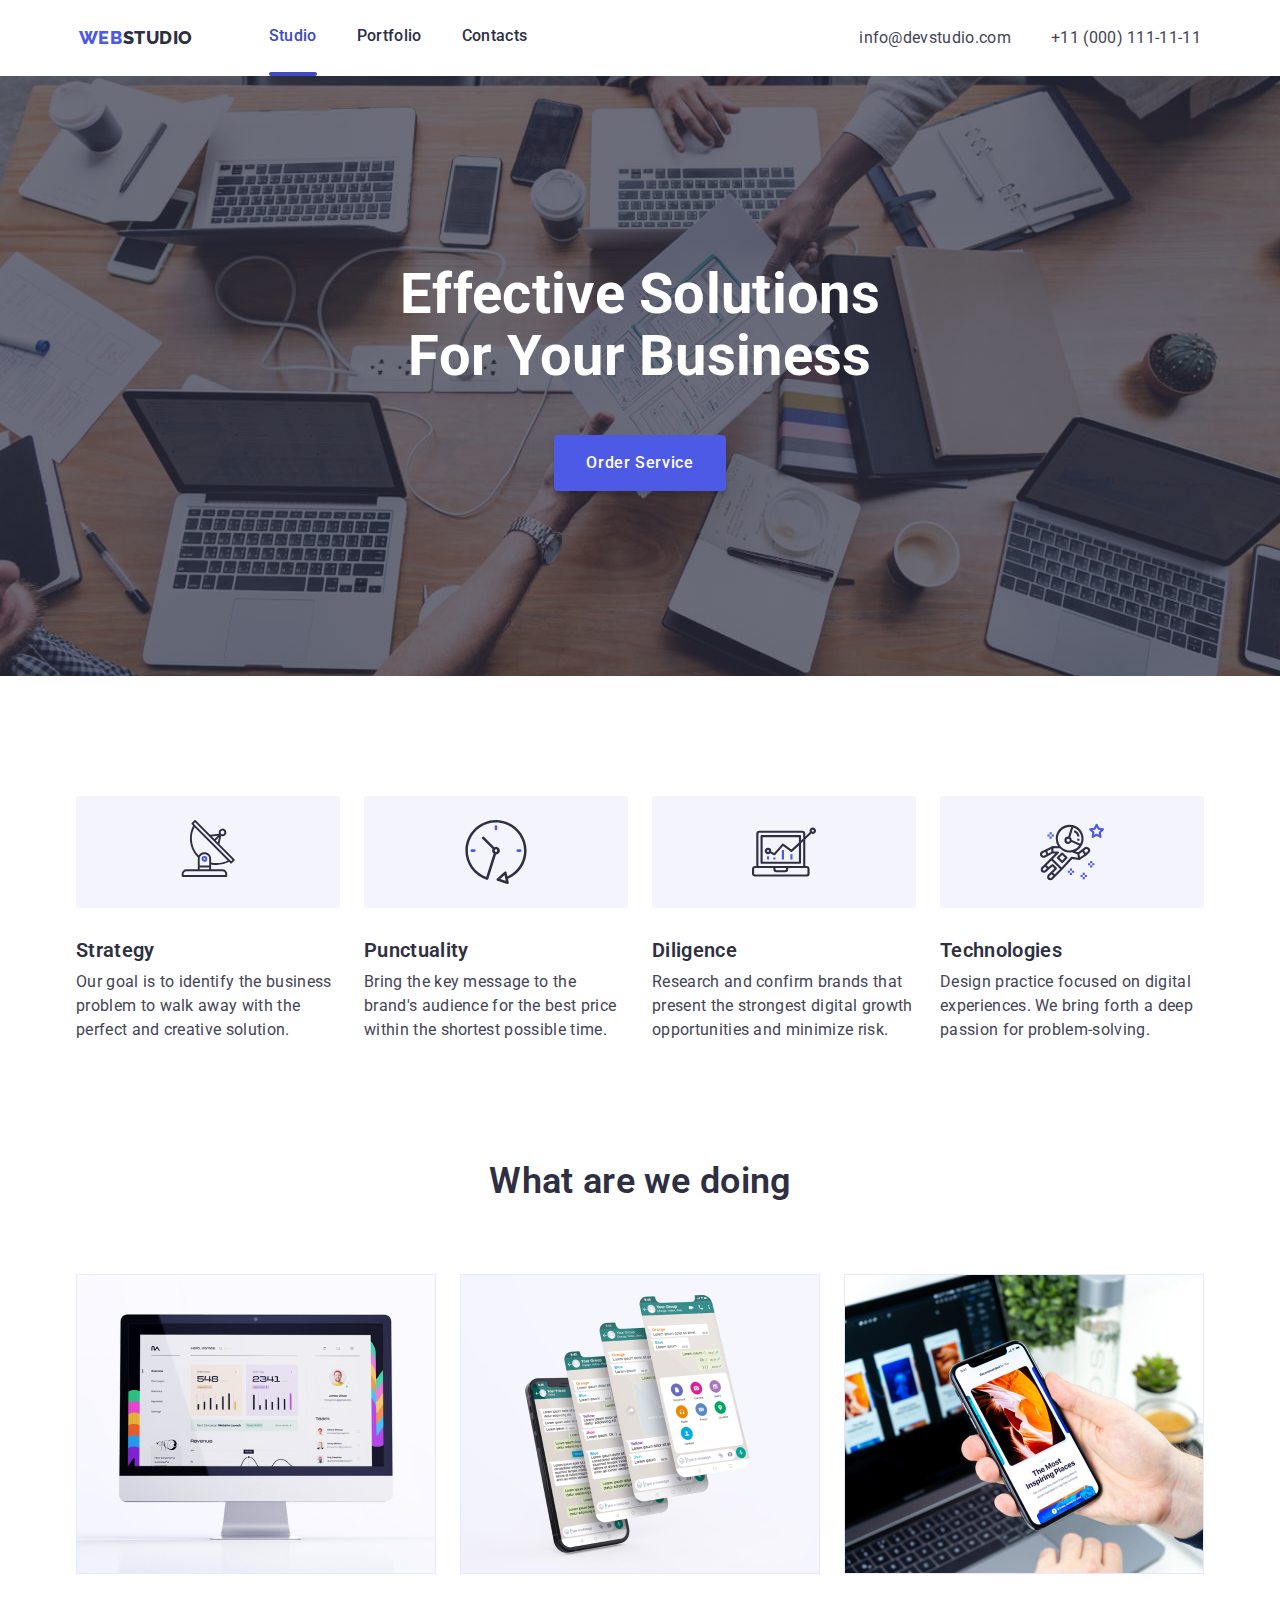
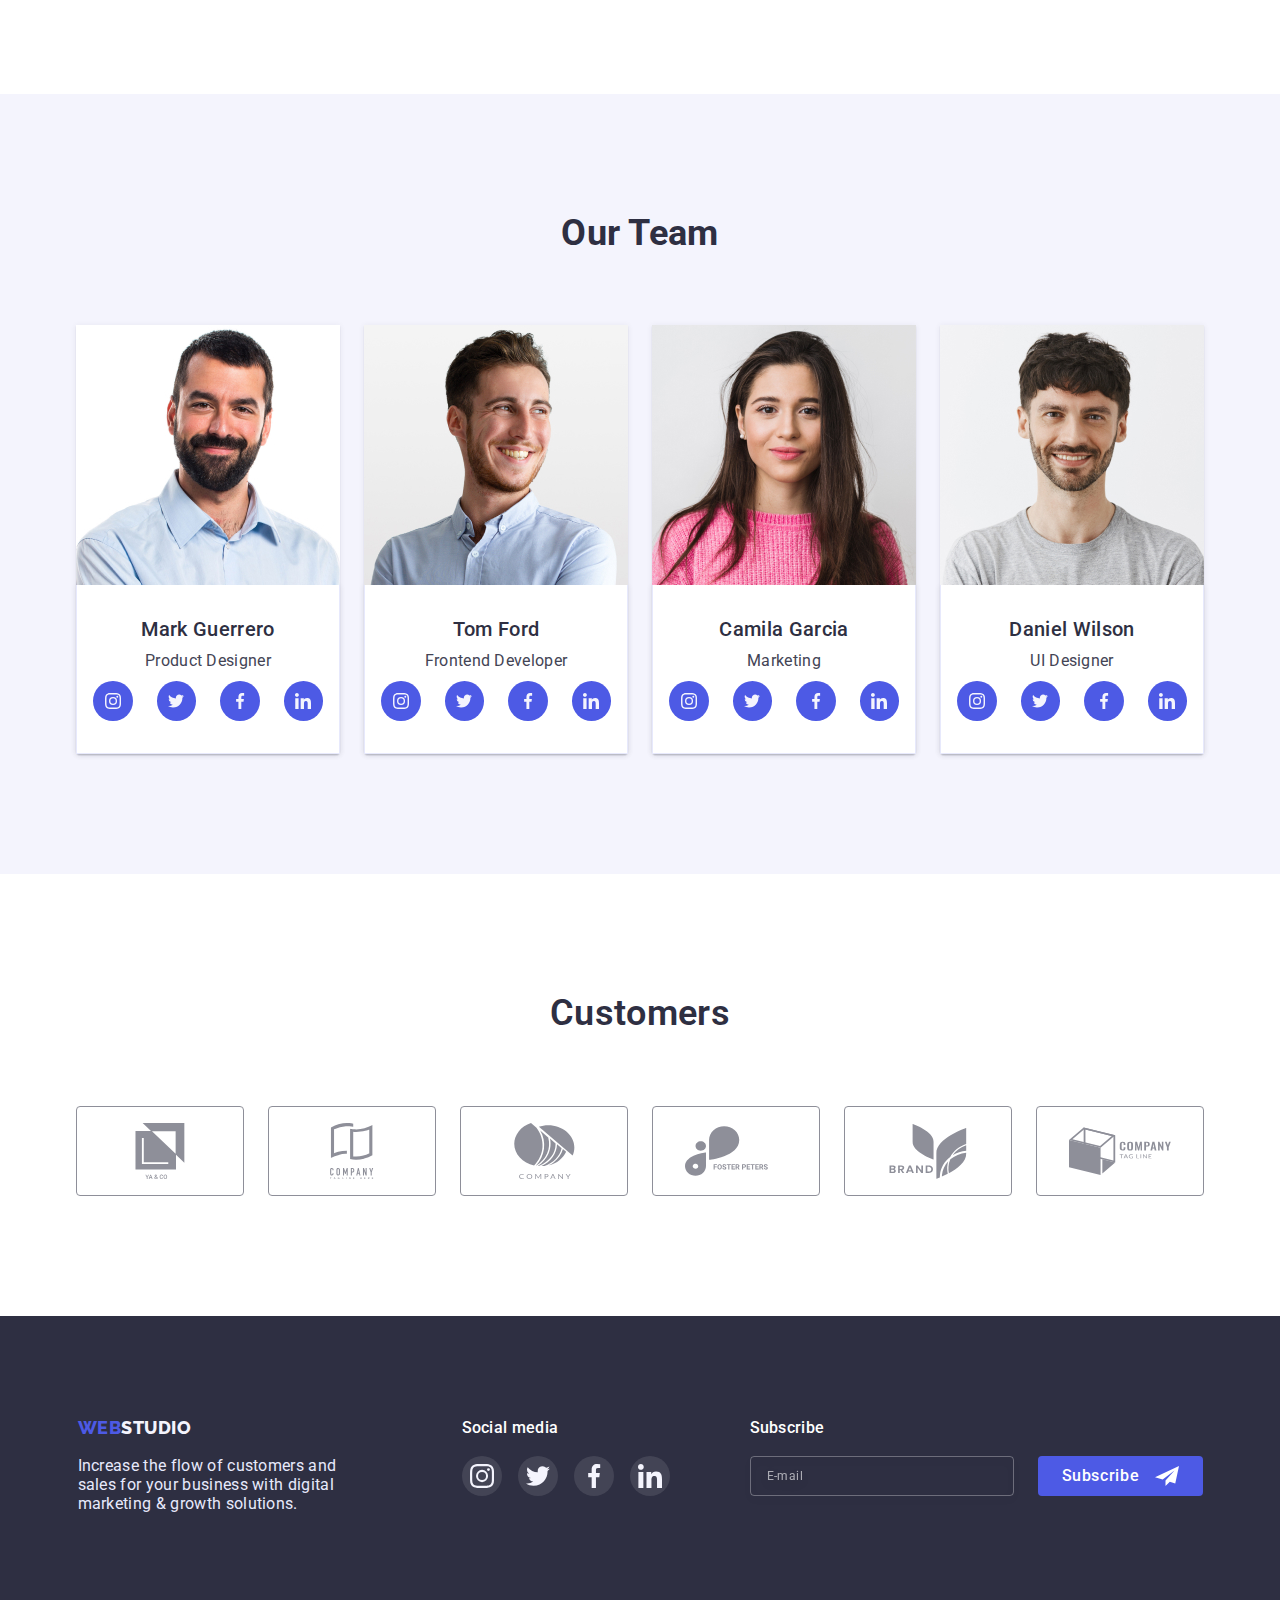
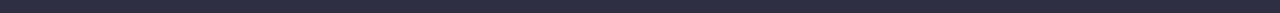
==== index.html @ 84f075a1 "fix" ====
<!DOCTYPE html>
<html lang="en">
  <head>
    <meta charset="UTF-8" />
    <meta http-equiv="X-UA-Compatible" content="IE=edge" />
    <meta name="viewport" content="width=device-width, initial-scale=1.0" />
    <title>Studio</title>
    <link rel="preconnect" href="https://fonts.googleapis.com" />
    <link rel="preconnect" href="https://fonts.gstatic.com" crossorigin />
    <link href="https://fonts.googleapis.com/css2?family=Raleway:wght@800&family=Roboto:wght@400;500;700;900&display=swap" rel="stylesheet"/>
    <link rel="stylesheet" href="https://cdn.jsdelivr.net/npm/modern-normalize@1.1.0/modern-normalize.min.css" />
    <link rel="stylesheet" href="./css/styles.css" />
    <link rel="stylesheet" href="./css/mobile.css" />
    <link rel="stylesheet" href="./css/tablet.css" />
    <link rel="stylesheet" href="./css/desktop.css" />
  </head>
  <body class="body">
    <!--header--->

    <header class="header">
      <div class="container header-container">
        <a href="./index.html" class="logo">web<span class="logo-span">studio</span></a>
        <nav class="nav">
          <ul class="nav-list list">
            <li class="item">
              <a href="./index.html" class="nav-link link current"> Studio </a>
            </li>
            <li class="item">
              <a href="./portfolio.html" class="nav-link link"> Portfolio </a>
            </li>
            <li class="item">
              <a href="./index.html" class="nav-link link"> Contacts </a>
            </li>
          </ul>

          <ul class="contacts list">
            <li class="item">
              <a href="mailto:info@devstudio.com" class="contacts-link link"
                >info@devstudio.com</a
              >
            </li>
            <li class="item">
              <a href="tel:+110001111111" class="contacts-link link"
                >+11 (000) 111-11-11</a
              >
            </li>
          </ul>
        </nav>

        <!--mob menu--->

        <button class="menu-open" type="button" data-menu-open>
          <svg class="menu-open-icon" width="32" height="22">
            <use href="./images/sprite.svg#icon-hamburger"></use>
          </svg>
        </button>
      </div>
      <div class="mobile-menu is-open" data-menu>
        <div class="container">
          <div>
            <button class="menu-close" data-menu-close>
              <svg class="icon-menu-close" width="8" height="8">
                <use href="./images/sprite.svg#icon-close"></use>
              </svg>
            </button>
            <ul class="mobile-nav-list list">
              <li class="item">
                <a href="./index.html" class="mobile-nav-link link"> Studio </a>
              </li>
              <li class="item">
                <a href="./portfolio.html" class="mobile-nav-link link">Portfolio</a>
              </li>
              <li class="item">
                <a href="./index.html" class="mobile-nav-link  link">Contacts</a>
              </li>
            </ul>
          </div>
          <div>
            <ul class="mobile-menu-nav-list list">
              <li>
                <a href="mailto:info@devstudio.com" class="menu-link-mail link">info@devstudio.com</a>
              </li>
              <li>
                <a href="tel:+110001111111" class="menu-link-tel link">+11 (000) 111-11-11</a>
              </li>
            </ul>
            <ul class="mobile-menu-link-list list">
              <li class="mobile-menu-item">
                <a href="" class="mobile-menu-links">
                  <svg class="mobile-menu-icon" width="24" height="24">
                    <use href="./images/sprite.svg#icon-instagram"></use>
                  </svg>
                </a>
              </li>
              <li class="mobile-menu-item">
                <a href="" class="mobile-menu-links">
                  <svg class="mobile-menu-icon" width="24" height="24">
                    <use href="./images/sprite.svg#icon-twitter"
                    ></use>
                  </svg>
                </a>
              </li>
              <li class="mobile-menu-item">
                <a href="" class="mobile-menu-links">
                  <svg class="mobile-menu-icon" width="24" height="24">
                    <use href="./images/sprite.svg#icon-facebook"></use>
                  </svg>
                </a>
              </li>
              <li class="mobile-menu-item">
                <a href="" class="mobile-menu-links">
                  <svg class="mobile-menu-icon" width="24" height="24">
                    <use href="./images/sprite.svg#icon-linkedin"></use>
                  </svg>
                </a>
              </li>
            </ul>
          </div>
        </div>
      </div>
    </header>

    <!--hero-->

    <main>
      <section class="hero">
        <div class="container">
          <h1 class="hero-title">Effective Solutions For Your Business</h1>
          <button class="button" type="button" data-modal-open>
            Order Service
          </button>
        </div>
      </section>

      <section class="section-about">
        <div class="container">
          <ul class="list about-list">
            <li class="about-item icon-starlink">
              <div class="icon-box">
              <svg class="icon">
                <use href="./images/sprite.svg#icon-strategy"></use>
              </svg>
              </div>
              <h3 class="section-name">Strategy</h3>
              <p class="text">
                Our goal is to identify the business problem to walk away with
                the perfect and creative solution.
              </p>
            </li>

            <li class="about-item icon-clock">
              <div class="icon-box">
              <svg class="icon">
                <use href="./images/sprite.svg#icon-punctuality"></use>
              </svg>
              </div>
              <h3 class="section-name">Punctuality</h3>
              <p class="text">
                Bring the key message to the brand's audience for the best price
                within the shortest possible time.
              </p>
            </li>

            <li class="about-item icon-screen">
              <div class="icon-box">
              <svg class="icon">
                <use href="./images/sprite.svg#icon-diligence"></use>
              </svg>
              </div>
              <h3 class="section-name">Diligence</h3>
              <p class="text">
                Research and confirm brands that present the strongest digital
                growth opportunities and minimize risk.
              </p>
            </li>

            <li class="about-item icon-robot">
              <div class="icon-box">
              <svg class="icon">
                <use href="./images/sprite.svg#icon-technologies"></use>
              </svg>
              </div>
              <h3 class="section-name">Technologies</h3>
              <p class="text">
                Design practice focused on digital experiences. We bring forth a
                deep passion for problem-solving.
              </p>
            </li>
          </ul>
        </div>
      </section>

      <!--------What are we doing--------->

      <section class="section-doing">
        <div class="container">
          <h2 class="section-title">What are we doing</h2>
          <ul class="list doing-list">
            <li class="section-item">              
              <img srcset="./images/dashboard-1x.jpg 1x, 
                ./images/dashboard-2x.jpg 2x"
                src="./images/dashboard-1x.jpg"
                alt="Dashboard" width="360" height="300"/>
            </li>
            <li class="section-item">
              <img 
              srcset="./images/chat-1x.jpg 1x, 
                ./images/chat-2x.jpg 2x"
              src="./images/chat-1x.jpg" 
              alt="chat" width="360" height="300"/>
            </li>
            <li class="section-item">
              <img
                srcset="./images/screen-1x.jpg 1x, 
                ./images/screen-2x.jpg 2x"
                src="./images/screen-1x.jpg"
                alt="Screen" width="360" height="300"/>
            </li>
          </ul>
        </div>
      </section>
      <!--team-->
      <section class="section-team">
        <div class="container team-container">
          <h2 class="section-team-title">Our Team</h2>
          <ul class="list team-list">
            <li class="section-team-list">
              <img
                srcset="./images/mark-1x.jpg 1x, 
                ./images/mark-2x.jpg 2x"
                src="./images/mark-1x.jpg"
                alt="Marc" width="264" height="260"
              />
              <div class="section-team-text">
                <h3 class="team-name">Mark Guerrero</h3>
                <p class="text team-text">Product Designer</p>
                <ul class="team-links-list list">
                  <li class="team-links-item">
                    <a href="" class="team-links">
                      <svg class="team-icon" width="16" height="16">
                        <use href="./images/sprite.svg#icon-instagram"></use>
                      </svg>
                    </a>
                  </li>
                  <li class="team-links-item">
                    <a href="" class="team-links">
                      <svg class="team-icon" width="16" height="16">
                        <use href="./images/sprite.svg#icon-twitter"></use>
                      </svg>
                    </a>
                  </li>
                  <li class="team-links-item">
                    <a href="" class="team-links">
                      <svg class="team-icon" width="16" height="16">
                        <use href="./images/sprite.svg#icon-facebook"></use>
                      </svg>
                    </a>
                  </li>
                  <li class="team-links-item">
                    <a href="" class="team-links">
                      <svg class="team-icon" width="16" height="16">
                        <use href="./images/sprite.svg#icon-linkedin"></use>
                      </svg>
                    </a>
                  </li>
                </ul>
              </div>
            </li>

            <li class="section-team-list">
              <img
                srcset="./images/tom-1x.jpg 1x, 
                ./images/tom-2x.jpg 2x"
                src="./images/tom-1x.jpg"
                alt="Tom" width="264" height="260"
              />
              <div class="section-team-text">
                <h3 class="team-name">Tom Ford</h3>
                <p class="text team-text">Frontend Developer</p>
                <ul class="team-links-list list">
                  <li class="team-links-item">
                    <a href="" class="team-links">
                      <svg class="team-icon" width="16" height="16">
                        <use href="./images/sprite.svg#icon-instagram"></use>
                      </svg>
                    </a>
                  </li>
                  <li class="team-links-item">
                    <a href="" class="team-links">
                      <svg class="team-icon" width="16" height="16">
                        <use href="./images/sprite.svg#icon-twitter" ></use>
                      </svg>
                    </a>
                  </li>
                  <li class="team-links-item">
                    <a href="" class="team-links">
                      <svg class="team-icon" width="16" height="16">
                        <use href="./images/sprite.svg#icon-facebook"></use>
                      </svg>
                    </a>
                  </li>
                  <li class="team-links-item">
                    <a href="" class="team-links">
                      <svg class="team-icon" width="16" height="16">
                        <use href="./images/sprite.svg#icon-linkedin"></use>
                      </svg>
                    </a>
                  </li>
                </ul>
              </div>
            </li>

            <li class="section-team-list">
              <img
                srcset="./images/camila-1x.jpg 1x, 
                ./images/camila-2x.jpg 2x"
                src="./images/camila-1x.jpg"
                alt="Camila" width="264" height="260"/>
              <div class="section-team-text">
                <h3 class="team-name">Camila Garcia</h3>
                <p class="text team-text">Marketing</p>
                <ul class="team-links-list list">
                  <li class="team-links-item">
                    <a href="" class="team-links">
                      <svg class="team-icon" width="16" height="16">
                        <use href="./images/sprite.svg#icon-instagram"></use>
                      </svg>
                    </a>
                  </li>
                  <li class="team-links-item">
                    <a href="" class="team-links">
                      <svg class="team-icon" width="16" height="16">
                        <use href="./images/sprite.svg#icon-twitter"></use>
                      </svg>
                    </a>
                  </li>
                  <li class="team-links-item">
                    <a href="" class="team-links">
                      <svg class="team-icon" width="16" height="16">
                        <use href="./images/sprite.svg#icon-facebook"></use>
                      </svg>
                    </a>
                  </li>
                  <li class="team-links-item">
                    <a href="" class="team-links">
                      <svg class="team-icon" width="16" height="16">
                        <use href="./images/sprite.svg#icon-linkedin"></use>
                      </svg>
                    </a>
                  </li>
                </ul>
              </div>
            </li>

            <li class="section-team-list">
              <img
                srcset="./images/daniel-1x.jpg 1x, 
                ./images/daniel-2x.jpg 2x"
                src="./images/daniel-1x.jpg"
                alt="Daniel" width="264" height="260"/>
              <div class="section-team-text">
                <h3 class="team-name">Daniel Wilson</h3>
                <p class="text team-text">UI Designer</p>
                <ul class="team-links-list list">
                  <li class="team-links-item">
                    <a href="" class="team-links">
                      <svg class="team-icon" width="16" height="16">
                        <use href="./images/sprite.svg#icon-instagram"></use>
                      </svg>
                    </a>
                  </li>
                  <li class="team-links-item">
                    <a href="" class="team-links">
                      <svg class="team-icon" width="16" height="16">
                        <use href="./images/sprite.svg#icon-twitter"></use>
                      </svg>
                    </a>
                  </li>
                  <li class="team-links-item">
                    <a href="" class="team-links">
                      <svg class="team-icon" width="16" height="16">
                        <use href="./images/sprite.svg#icon-facebook"></use>
                      </svg>
                    </a>
                  </li>
                  <li class="team-links-item">
                    <a href="" class="team-links">
                      <svg class="team-icon" width="16" height="16">
                        <use href="./images/sprite.svg#icon-linkedin"></use>
                      </svg>
                    </a>
                  </li>
                </ul>
              </div>
            </li>
          </ul>
        </div>
      </section>
      <!--customers -->
      <section class="section-customers">
        <div class="container">
          <h2 class="section-title">Customers</h2>
          <ul class="list list-customers">
            <li class="item-customers">
              <a href="" class="links-customers">
                <svg class="customers-icon" width="104" height="56">
                  <use href="./images/sprite.svg#icon-group-first"></use>
                </svg>
              </a>
            </li>
            <li class="item-customers">
              <a href="" class="links-customers">
                <svg class="customers-icon" width="104" height="56">
                  <use href="./images/sprite.svg#icon-group-second"></use>
                </svg>
              </a>
            </li>
            <li class="item-customers">
              <a href="" class="links-customers">
                <svg class="customers-icon" width="104" height="56">
                  <use href="./images/sprite.svg#icon-group-company"></use>
                </svg>
              </a>
            </li>
            <li class="item-customers">
              <a href="" class="links-customers">
                <svg class="customers-icon" width="104" height="56">
                  <use href="./images/sprite.svg#icon-group-foster"></use>
                </svg>
              </a>
            </li>
            <li class="item-customers">
              <a href="" class="links-customers">
                <svg class="customers-icon" width="104" height="56">
                  <use href="./images/sprite.svg#icon-group-brand"></use>
                </svg>
              </a>
            </li>
            <li class="item-customers">
              <a href="" class="links-customers">
                <svg class="customers-icon" width="104" height="56">
                  <use href="./images/sprite.svg#icon-group-last"></use>
                </svg>
              </a>
            </li>
          </ul>
        </div>
      </section>
    </main>

    <!--footer -->

    <footer class="footer">
      <div class="container footer-wrap">
        <div class="first-footer">
          <a href="./index.html" class="logo-footer">web<span class="logo-span-footer">studio</span>
          </a>
          <p class="footer-text">
            Increase the flow of customers and sales for your business with
            digital marketing & growth solutions.
          </p>
        </div>

        <div class="second-footer">
          <p class="social-text-footer">Social media</p>
          <ul class="footer-links-list list">
            <li class="footer-links-item">
              <a href="" class="footer-link">
                <svg width="24" height="24">
                  <use
                    href="./images/sprite.svg#icon-instagram"></use>
                </svg>
              </a>
            </li>
            <li class="footer-links-item">
              <a href="" class="footer-link">
                <svg width="24" height="24">
                  <use
                    href="./images/sprite.svg#icon-twitter"></use>
                </svg>
              </a>
            </li>
            <li class="footer-links-item">
              <a href="" class="footer-link">
                <svg width="24" height="24">
                  <use
                    href="./images/sprite.svg#icon-facebook"></use>
                </svg>
              </a>
            </li>
            <li class="footer-links-item">
              <a href="" class="footer-link">
                <svg width="24" height="24">
                  <use
                    href="./images/sprite.svg#icon-linkedin"></use>
                </svg>
              </a>
            </li>
          </ul>
        </div>

        <!--footer-input -->

        <form class="form">
          <p class="social-text-footer">Subscribe</p>
          <div class="footer-form-wrap">
            <input class="footer-input" type="email" name="email" placeholder="E-mail"/>
            <button class="btn-footer" type="submit">
              <span class="footer-btn-text">Subscribe</span>
              <svg class="footer-icon" width="24" height="24">
                <use href="./images/sprite.svg#icon-send"></use>
              </svg>
            </button>
          </div>
        </form>
      </div>
    </footer>

    <!--backdrope  -->

    <div class="backdrope is-open" data-modal>
      <div class="modal">
        <button class="btn-close" data-modal-close>
          <svg class="icon-close" width="8" height="8">
            <use href="./images/sprite.svg#icon-close"></use>
          </svg>
        </button>
        <p class="modal-title">Leave your contacts and we will call you back</p>
        <form class="modal-form">
          <label class="modal-label">
            <span class="input-text">Name</span>
            <span class="input-wrap">
              <input class="modal-input" type="text" name="user-name" placeholder=" " required/>
              <svg class="input-icon" width="22" height="24">
                <use href="./images/sprite.svg#icon-person"></use>
              </svg>
            </span>
          </label>
          <label class="modal-label">
            <span class="input-text">Phone</span>
            <span class="input-wrap">
              <input class="modal-input" type="tel" name="user-tel" placeholder=" " required/>
              <svg class="input-icon" width="18" height="24">
                <use href="./images/sprite.svg#icon-phone"></use>
              </svg>
            </span>
          </label>
          <label class="modal-label">
            <span class="input-text">Email</span>
            <span class="input-wrap">
              <input class="modal-input" type="email" name="user-email" placeholder=" "/>
              <svg class="input-icon" width="18" height="24">
                <use href="./images/sprite.svg#icon-email"></use>
              </svg>
            </span>
          </label>
          <label for="modal-comment" class="input-text">Comment</label>
            <div class="input-wrap">
            <textarea id="modal-comment" name="comment" type="text" class="modal-comment" placeholder="Text-input">
            </textarea>
          </div>  
          <label class="check-label">
            <input class="modal-checkbox visually-hidden" type="checkbox" name="policy" required/>
            <span class="checkbox-wrap">
              <svg class="checkbox-icon" width="10" height="8">
                <use href="./images/sprite.svg#icon-vector"></use>
              </svg>
            </span>
            I accept the terms and conditions of the
            <a class="modal-policy" href="">Privacy Policy</a>
          </label>
          <button class="btn-modal" type="submit">Send</button>
        </form>
      </div>
    </div>

    <!--script -->
    <script src="./js/modal.js"></script>
    <script src="./js/mobile-menu.js"></script>

  </body>
</html>
---- css/styles.css ----
/* Загальні стилі */


html {
    box-sizing: border-box;
}

*,
*::before,
*::after {
    box-sizing: inherit;
}

:root {
    --primary-text-color: #434455;
    --title-text-color: #2E2F42;
    --accent-color: #4D5AE5;
    --hover-color: #404BBF;
    --white-color: #FFFFFF;
    --white-milk-color: #F4F4FD;
    --footer-text-color: #E7E9FC;
    --hover-delay: 250ms cubic-bezier(0.4, 0, 0.2, 1);
}

.visually-hidden {
    position: absolute;
    white-space: nowrap;
    width: 1px;
    height: 1px;
    overflow: hidden;
    border: 0;
    padding: 0;
    clip: rect(0 0 0 0);
    clip-path: inset(50%);
    margin: -1px;
}

.no-scroll {
    overflow: hidden;
}

.body {
    font-family: "Roboto", sans-serif;
    font-weight: 400;
    font-size: 16px;
    line-height: 1.5;
    letter-spacing: 0.02em;
    color: var(--primary-text-color);
}

.container {
    padding-left: 15px;
    padding-right: 15px;
    margin: 0 auto;
}

.list {
    list-style: none;
    padding: 0;
    margin: 0 auto;
}
.link {
    text-decoration: none;
    color: #000000;
}

h1,h2,h3,p,ul {
    margin-top: 0;
    margin-bottom: 0;
    margin: 0;
}

img {
    display: block;
    max-width: 100%;
    height: auto;
}

/* Загальні стилі */

/* ----------header ------------*/

.header {
    box-shadow: 0px 2px 1px rgba(46, 47, 66, 0.08), 0px 1px 1px rgba(46, 47, 66, 0.16), 0px 1px 6px rgba(46, 47, 66, 0.08);
}
.header-container {
   display: flex;
   align-items: center;
}

.nav {
    display: none;
}

.logo {
    display: block;
    padding: 24px 0;
    margin-right: 76px;
    font-family: 'Raleway', sans-serif;
    font-weight: 800;
    font-size: 18px;
    line-height: 1.13;
    letter-spacing: 0.03em;
    text-transform: uppercase;
    text-decoration: none;
    color: var(--accent-color);
}

.logo-span {
    color: var(--title-text-color);
    font-family: 'Raleway', sans-serif;
    font-weight: 800;
    font-size: 18px;
    line-height: 1.13;
    letter-spacing: 0.03em;
    text-transform: uppercase;
}

.logo:hover,
.logo:focus,
.logo:hover .logo-span,
.logo:focus .logo-span {
    color: var(--hover-color);
}

.nav {
    display: none;
}
/* ----------header ------------*/

/* ----------mob menu------------*/

.menu-open {
    cursor: pointer;
    width: 32px;
    height: 22px;
    padding: 0;
    background-color: transparent;
    border: none;
}

.menu-open-icon {
    stroke: var(--title-text-color);
}

.menu-close {
    display: flex;
    align-items: center;
    justify-content: center;

    cursor: pointer;
    margin-left: auto;
    width: 24px;
    height: 24px;

    background-color: var(--footer-text-color);
    border: none;
    border-radius: 50%;
}

.icon-menu-close {
    fill: #000000;
}

.mobile-menu {
    position: fixed;
    top: 0;
    left: 0;
    z-index: 1;
    width: 100vw;
    height: 100vh;

    opacity: 1;
}

.mobile-menu.is-open {
    pointer-events: none;
    opacity: 0;
}

.mobile-menu .container {
    overflow: auto;
    display: flex;
    flex-direction: column;
    justify-content: space-between;
    height: 100%;
    width: 100%;
    padding: 40px;
    background-color: #fff;
}

.mobile-nav-list {
    display: flex;
    flex-direction: column;
    gap: 40px;
    margin-top: 16px;
}

.mobile-nav-link:hover,
.mobile-nav-link:focus {
color: var(--accent-color);
}

.mobile-nav-link {
    text-decoration: none;

    font-family: inherit;
    font-weight: 700;
    font-size: 36px;
    line-height: 1.1;
    letter-spacing: 0.02em;
    color: var(--title-text-color);
}


.mobile-menu-nav-list {
    display: flex;
    flex-direction: column-reverse;
    gap: 40px;
    margin-top: 60px;
    margin-bottom: 48px;
}

.menu-link-mail {
    text-decoration: none;

    font-family: inherit;
    font-weight: 500;
    font-size: 20px;
    line-height: 1.2;
    letter-spacing: 0.02em;

    color: var(--primary-text-color);
}

.menu-link-tel {
    text-decoration: none;

    font-family: inherit;
    font-weight: 600;
    font-size: 36px;
    line-height: 1.1;

    color: var(--accent-color);
}


.mobile-menu-item {
    width: 40px;
    height: 40px;
}

.mobile-menu-link-list {
    display: flex;
    flex-wrap: wrap;
    justify-content: space-between;
}

.mobile-menu-links {
    width: 100%;
    height: 100%;

    border-radius: 50%;
    display: flex;
    align-items: center;
    justify-content: center;

    background-color: var(--accent-color);
    transition: background-color var(--hover-delay);
}

/* ----------mob menu------------*/

/* ----------hero------------*/


.hero {
    background-color: var(--title-text-color);
    padding-top: 112px;
    padding-bottom: 112px;
   
    height: 432px;
    margin-left: auto;
    margin-right: auto;
    text-align: center;
    background-image: linear-gradient(rgba(46, 47, 66, 0.7),
    rgba(46, 47, 66, 0.7)),
    url(../images/people-office-mob-1x.jpg);
    background-repeat: no-repeat;
    background-position: center;
    background-size: cover;
}

@media (min-device-pixel-ratio: 2),
  (min-resolution: 192dpi),
  (min-resolution: 2dppx) {
  .hero {
    background-image: linear-gradient(rgba(46, 47, 66, 0.7),
    rgba(46, 47, 66, 0.7)),
    url(../images/people-office-mob-2x.jpg);
  }
  }

.hero-title {
    margin: 0 auto;
    width: 100%;
    font-weight: 700px;
    font-size: 36px;
    line-height: 1.1;
    color: var(--white-color);
}

.button {
    cursor: pointer;
    display: inline-block;
    padding: 16px 32px;
    margin-top: 72px;
    font-family: inherit;
    font-weight: 500;
    font-size: 16px;
    line-height: 1.5;
    letter-spacing: 0.04em;
    text-align: center;
    border: none;
    box-shadow: 0px 4px 4px rgba(0, 0, 0, 0.15);
    border-radius: 4px;
    color: var(--white-color);
    background-color: var(--accent-color);
    transition: background-color var(--hover-delay);
}


.button:hover,
.button:focus {
    background-color: var(--hover-color);
    color: var(--white-color);
}

/* ----------hero------------*/

/* ----------about------------*/

.section-about {
    padding-top: 96px;
    padding-bottom: 96px;
}


.section-name {
    margin-bottom: 8px;
    font-weight: 700;
    font-size: 36px;
    line-height: 1.1;
    text-align: center;
    color:var(--title-text-color);
}

.text {
    font-weight: 500;
    font-size: 16px;
    line-height: 1.5;
    letter-spacing: 0.02em;
    color: var(--primary-text-color);
}

.section-doing {
    display: none;
}

.section-title {
    color: var(--title-text-color);
    font-weight: 600;
    font-size: 36px;
    line-height: 1.1;
    text-align: center;
    margin-bottom: 72px;
}

.about-list {
    display: flex;
    padding: auto;
    gap: 20px;
    flex-wrap: wrap;
}
.icon-box {
    box-sizing: border-box;
    display: flex;
    width: 264px;
    height: 112px;
    background: var(--white-milk-color);
    align-items: center;
    justify-content: center;
    border-radius: 4px;
    border: none;
    margin-bottom: 30px;
        }
.icon {
    height: 64px;
    width: 64px;
    background-size: auto;
    background-repeat: no-repeat;
    background-position: center;
}

@media screen and (max-width: 1200px) {
    .icon-box {
        display: none;
    }
    .icon {
        display: none;
    }
}
/* ----------about------------*/

/* ----------team------------*/

.section-team {
    background-color: var(--white-milk-color);
    padding-top: 96px;
    padding-bottom: 128px; 
}

.section-team-title {
    color: var(--title-text-color);
    font-weight: 700;
    font-size: 36px;
    line-height: 1.1;
    text-align: center;
    margin-bottom: 72px;
}

.team-list {
    display: flex;
    flex-wrap: wrap;
    gap: 72px;
    justify-content: center;
    margin: 0 auto;
}

.section-team-list {
    background-color: var(--white-color);
    text-align: center;
    max-width: 264px;
    box-shadow: 0px 1px 6px rgba(46, 47, 66, 0.08), 0px 1px 1px rgba(46, 47, 66, 0.16), 0px 2px 1px rgba(46, 47, 66, 0.08);
    border-radius: 0px 0px 4px 4px;
}


.section-team-text {
    padding: 32px 16px;
    border: 0.5px solid #F4F4FD;
    border: 1px solid #E7E9FC;
    box-shadow: 0px 1px 6px rgba(46, 47, 66, 0.08);
    border-top: none;
}

.team-name {
    color:var(--title-text-color);
    font-weight: 500;
    font-size: 20px;
    line-height: 1.2;
    margin-bottom: 8px;
    text-align: center;
}

.team-text {
    color: var(--primary-text-color);
    font-weight: 400;
}

.team-links-list {
    display: flex;
    justify-content: center;
    gap: 24px;
    margin-top: 8px;
}

.team-links-item {
    width: 40px;
    height: 40px;
}

.team-links {
    width: 100%;
    height: 100%;
    border-radius: 50%;
    display: flex;
    align-items: center;
    justify-content: center;
    background-color: var(--accent-color);
    transition: background-color var(--hover-delay);
}

.team-links:hover,
.team-links:focus {
    background-color: var(--hover-color);
}


/* ----------team------------*/

/* ----------customers------------*/


.section-customers {
    padding-top: 96px;
    padding-bottom: 96px;
}

.list-customers {
    display: flex;
    flex-wrap: wrap;
    row-gap: 72px;
    column-gap: 16px;
    justify-content: center;
}

.item-customers {
    width: calc((100% - 16px) / 2);
}

.links-customers {
    width: 100%;
    height: 100%;
    padding: 16px 32px;
    border-radius: 4px;
    display: flex;
    align-items: center;
    justify-content: center;
    border: 1px solid #8E8F99;
    transition: border var(--hover-delay);
}

.links-customers:hover,
.links-customers:focus {
    border: 1px solid var(--hover-color);
}

.customers-icon {
    fill: #8E8F99;
    transition: fill var(--hover-delay);
}

.links-customers:hover .customers-icon,
.links-customers:focus .customers-icon {
    fill: var(--hover-color);
}

/* ----------customers------------*/


/* ----------portfolio------------*/

.section-portfolio {
    padding-top: 48px;
    padding-bottom: 48px;
}

.filter-button-list {
    display: flex;
}

.button-portfolio {
    font-weight: 500;
    font-size: 16px;
    line-height: 1.5;
    align-items: center;
    text-align: center;
    letter-spacing: 0.04em;
    cursor: pointer;
    color: var(--accent-color);
    background-color: var(--white-milk-color);
    padding: 12px 24px;
    gap: 24px;
    border-radius: 4px;
    border: 1px solid #E7E9FC;
    transition: var(--hover-delay);
    transition-property: background-color, border, box-shadow;
}

.button-portfolio:hover,
.button-portfolio:focus {
    background-color: var(--hover-color);
    color: var(--white-color);
    border: 1px solid var(--hover-color);
    box-shadow: 0px 3px 1px rgb(0 0 0 / 10%), 0px 2px 1px rgb(0 0 0 / 8%), 0px 2px 2px rgb(0 0 0 / 12%);
}

.portfolio-list {
    list-style: none;
    padding: 0;
    margin: 0 auto;
}

.section-portfolio-list {
    background-color: var(--white-color);
    max-width: 396px;
    /*height: 420px; */
}

.section-portfolio-link {
    color: var(--primary-text-color);
    text-decoration: none; 
    display: block;
    box-shadow: none;
    transition: box-shadow var(--hover-delay);
}

.section-portfolio-link:hover,
.section-portfolio-link:focus {
    box-shadow: 0px 1px 6px rgba(46, 47, 66, 0.08), 0px 1px 1px rgba(46, 47, 66, 0.16), 0px 2px 1px rgba(46, 47, 66, 0.08);
}

.portfolio-thumb {
    position: relative;
    overflow: hidden;
}

.portfolio-overlay {
    position: absolute;
    display: inline-block;
    content: "";
    top: 0;
    left: 0;
    width: 100%;
    height: 100%;
    background-color: var(--accent-color);
    color: #ffffff;
    padding-top: 40px;
    padding-left: 32px;
    padding-right: 32px;
    transform: translateY(100%);
    transition: var(--hover-delay);
    transition-property: transform;
}


.section-portfolio-link:hover .portfolio-overlay,
.section-portfolio-link:focus .portfolio-overlay {
    transform: translateY(0);
}

.section-portfolio-text {
    padding: 32px 16px;

    border: 1px solid #E7E9FC;
    box-shadow: 0px 1px 6px rgba(46, 47, 66, 0.08);
    border-top: none;
}

.section-portfolio-name {
    margin-bottom: 8px;

    font-weight: 500;
    font-size: 20px;
    line-height: 1.2;
    letter-spacing: 0.02em;

    color: var(--title-text-color);
}

.portfolio-text {
    font-size: 16px;
    line-height: 1.5;
    letter-spacing: 0.02em;
    color: var(--primary-text-color);
}

/* ----------portfolio------------*/

/* ----------footer------------*/

.footer {
    background-color: var(--title-text-color);
    padding-top: 96px;
    padding-bottom: 96px;
}

.logo-footer {
    color: var(--accent-color);
    font-family: 'Raleway', sans-serif;
    font-weight: 800;
    font-size: 18px;
    line-height: 1.33;
    letter-spacing: 0.03em;
    text-transform: uppercase;
    text-decoration: none;
    display:block;
    margin-bottom: 16px;
    text-align: center;
    transition: color var(--hover-delay);
}

.logo-span-footer {
    color: var(--white-milk-color);
    font-family: 'Raleway', sans-serif;
    font-weight: 800;
    font-size: 18px;
    line-height: 1.33;
    letter-spacing: 0.03em;
    text-transform: uppercase;
    transition: color var(--hover-delay);
}

.logo-footer:hover,
.logo-footer:focus,
.logo-footer:hover .logo-span-footer,
.logo-footer:focus .logo-span-footer {
    color: var(--hover-color);
}

.footer-text {
    color: var(--footer-text-color);
    font-weight: 400;
    font-size: 16px;
    line-height: 1.2;
}


.social-text-footer {
    color: var(--white-color);
    font-family: 'Roboto';
    font-weight: 500;
    font-size: 16px;
    line-height: 24px;
    letter-spacing: 0.02em;
    margin-bottom: 16px;
    text-align: center;
}

.footer-links-list {
    display: flex;
    justify-content: center;
    gap: 16px;
}

.footer-links-item {
    width: 40px;
    height: 40px;
}

.footer-link {
    width: 100%;
    height: 100%;
    background-color: rgba(255, 255, 255, 0.1);;
    border-radius: 50%;
    display: flex;
    align-items: center;
    justify-content: center;
    transition: background-color var(--hover-delay);
}

.footer-link:hover,
.footer-link:focus {
    background-color: #31D0AA;
}

.footer-input {
    width: 100%;
    height: 40px;
    padding-left: 16px;
    color: var(--footer-text-color);
    font-weight: 400;
    font-size: 12px;
    line-height: 1.2;
    outline: none;
    background-color: transparent;
    border: 1px solid rgba(255, 255, 255, 0.3);
    filter: drop-shadow(0px 4px 4px rgba(0, 0, 0, 0.15));
    border-radius: 4px;
    transition: border 250ms var(--hover-delay);
}

.footer-input:focus,
.footer-input:hover {
    border: 1px solid var(--accent-color);
}

.footer-input::placeholder {
    font-size: 12px;
    line-height: 2;
    letter-spacing: 0.04em;
    color: rgba(255, 255, 255, 0.6);
}

.btn-footer {
    position: relative;
    cursor: pointer;
    display: block;
    margin: 0 auto;
    padding: 8px 24px;
    width: 165px;
    height: 40px;
    font-weight: 500;
    font-size: 16px;
    line-height: 2;
    letter-spacing: 0.04em;
    color: #FFFFFF;
    background-color: var(--accent-color);
    border-radius: 4px;
    border: none;
    transition: background-color var(--hover-delay);
}

.btn-footer:focus,
.btn-footer:hover {
    background-color: var(--hover-color);
}

.footer-btn-text {
    position: absolute;
    left: 24px;
    top: 50%;
    transform: translateY(-50%);
}

.footer-icon {
    position: absolute;
    right: 24px;
    top: 50%;
    transform: translateY(-50%);
}

/* --------backdrope-----------*/

.backdrope {
    position: fixed;
    overflow: auto;
    top: 0;
    left: 0;
    width: 100%;
    height: 100%;
    background: rgba(46, 47, 66, 0.4);
    opacity: 1;
    transition: opacity 250ms cubic-bezier(0.4, 0, 0.2, 1), visibility 250ms cubic-bezier(0.4, 0, 0.2, 1);;
}

.backdrope.is-open {
    opacity: 0;
    pointer-events: none;
}

.backdrope.is-open .modal {
    opacity: 0;
    transform: translate(-50%, -50%) scaleX(0);
}

.modal {
    position: absolute;
    top: 50%;
    left: 50%;
    width: 408px;
    min-height: 576px;
    padding: 24px;
    background: #FCFCFC;
    box-shadow: 0px 1px 1px rgba(0, 0, 0, 0.14), 
    0px 1px 3px rgba(0, 0, 0, 0.12), 
    0px 2px 1px rgba(0, 0, 0, 0.2);
    border-radius: 4px;
    opacity: 1;
    transform: translate(-50%, -50%) scaleX(1);
    transition: transform 250ms linear;
}

.btn-close {
    display: block;
    cursor: pointer;
    margin-left: auto;
    width: 24px;
    height: 24px;
    background-color: var(--footer-text-color);
    border: none;
    border-radius: 50%;
    transition: background-color var(--hover-delay);
}

.icon-close {
    fill: #000000;
    transition: fill var(--hover-delay);
}

.btn-close:hover,
.btn-close:focus {
    background-color: var(--hover-color);
}

.btn-close:hover .icon-close,
.btn-close:focus .icon-close {
    fill: var(--white-color);
}

.modal-title {
    margin-top: 24px;
    margin-bottom: 16px;
    font-weight: 500;
    font-size: 16px;
    line-height: 1.5;
    text-align: center;
    letter-spacing: 0.02em;
    color: var(--title-text-color);
}


.modal-label {
    display: block;
    height: 58px;
    margin-bottom: 8px;
}

.input-text {    
    display: block;
    margin-bottom: 4px;
    font-size: 12px;
    line-height: 1.3;
    letter-spacing: 0.04em;
    color: #8E8F99;
}

.input-wrap {
    position: relative;
}

.modal-input {
    padding-left: 38px;
    width: 100%;
    height: 40px;
    font-size: 12px;
    line-height: 1.3;
    letter-spacing: 0.04em;
    color: var(--primary-text-color);
    outline: none;
    background-color: transparent;
    border: 1px solid rgba(33, 33, 33, 0.2);
    border-radius: 4px;
    transition: border var(--hover-delay);
}

.modal-input:focus,
.modal-input:hover,
.modal-comment:hover,
.modal-comment:focus {
    border-color:  var(--accent-color);
}

.modal-input:focus + .input-icon,
.modal-input:hover + .input-icon {
    fill: var(--accent-color);
}

.input-icon {
    position: absolute;
    left: 16px;
    top: 50%;
    transform: translateY(-50%);
    fill: var(--title-text-color);
    transition: fill  var(--hover-delay);
}

.modal-comment {
    display: block;
    width: 100%;
    height: 120px;
    padding: 8px 16px;
    font-size: 12px;
    line-height: 1.3;
    letter-spacing: 0.04em;
    color: var(--primary-text-color);
    resize: none;
    outline: none;
    background-color: transparent;
    border: 1px solid rgba(33, 33, 33, 0.2);
    border-radius: 4px;
}

.modal-comment::placeholder {
    font-size: 12px;
    line-height: 1.3;
    letter-spacing: 0.04em;
    color: rgba(117, 117, 117, 0.5);
}

textarea {
    resize: none;
    overflow: hidden;
}

.check-label {
    display: flex;
    align-items: center;
    margin-top: 16px;
    margin-bottom: 24px;
    font-size: 12px;
    line-height: 1.3;
    letter-spacing: 0.04em;
    color: #757575;
}

.checkbox-wrap {
    display: flex;
    flex-wrap: wrap;
    align-content: center;
    justify-content: center;
    width: 16px;
    height: 16px;
    margin-right: 8px;
    border-radius: 2px;
    background-color: transparent;
    border: 1.25px solid #2E2F42;
    fill: transparent;
    cursor: pointer;
    transition: fill var(--hover-delay);
    transform-origin: border, background-color, fill;
}

.modal-checkbox:checked + .checkbox-wrap {
    border: none;
    background-color: var(--accent-color);
    fill: #F4F4FD;
}

.modal-policy {
    color: var(--accent-color);
    margin-left: 4px;
}

.btn-modal {
    cursor: pointer;
    display: block;
    width: 169px;
    height: 56px;
    padding: 16px 32px;
    margin: 0 auto;
    font-weight: 500;
    font-size: 16px;
    line-height: 1.5;
    letter-spacing: 0.04em;
    color: #FFFFFF; 
    background-color: var(--accent-color);
    box-shadow: 0px 4px 4px rgba(0, 0, 0, 0.15);
    border-radius: 4px;
    border: none;
}
---- css/mobile.css ----
@media screen and (max-width: 480px) {
    .modal {
        max-width: 95%;
        top: 400px;
    }
    .hero {
        background-image: linear-gradient(rgba(46, 47, 66, 0.7), 
        rgba(46, 47, 66, 0.7)),
        url(../images/people-office-mob-1x.jpg);
    }
@media (min-device-pixel-ratio: 2),
(min-resolution: 192dpi),
(min-resolution: 2dppx) {
    .hero {
        background-image: linear-gradient(rgba(46, 47, 66, 0.7),
            rgba(46, 47, 66, 0.7)),
            url(../images/people-office-mob-2x.jpg);
    }
}        
}

@media screen and (min-width: 480px) {
    .container {
        width: 428px;
        justify-content: center;
    }

    .hero {
        height: 432px;
    }

    .hero-title {
        width: 318px;
    }

}


@media screen and (max-width: 767px) {
    .header-container {
        justify-content: space-between;
    }

    .about-list {
    flex-direction: column;
    gap: 72px;
    }

    .filter-button-list {
        flex-wrap: wrap;
        row-gap: 16px;
        column-gap: 23px;
        margin-bottom: 48px;
    }

    .button-portfolio {
        padding: 8px 16px;
    }

    .section-portfolio-list {
        margin-bottom: 48px;
    }

    .first-footer {
        margin: 0 auto;
        margin-bottom: 72px;
        max-width: 268px;
    }

    .second-footer {
        margin-bottom: 72px;
    }

    .footer-input {
        margin-bottom: 16px;
    }
}
---- css/tablet.css ----
@media screen and (min-width: 429px) and (max-width: 767px) {

    .hero {
        background-image: linear-gradient(rgba(46, 47, 66, 0.7), rgba(46, 47, 66, 0.7)),
            url(../images/people-office-tab-1x.jpg);
    }

@media (min-device-pixel-ratio: 2),

(min-resolution: 192dpi),
(min-resolution: 2dppx) {
    .hero {
        background-image: linear-gradient(rgba(46, 47, 66, 0.7),
                rgba(46, 47, 66, 0.7)),
            url(../images/people-office-tab-2x.jpg);
    }
}
}


@media screen and (min-width: 768px) {
    .container {
        width: 768px;  
    }

    .nav {
            display: flex;
            align-items: center;
        }

    .nav-list {
        display: flex;
        gap: 40px;
        margin-right: 118px;
    }

    .contacts {
        display: flex;  
    }
    
    .nav-list .nav-link {
        position: relative;
        display: block;
    
        padding-top: 24px;
        padding-bottom: 28px;
    
        font-family: inherit;
        font-weight: 500;
        font-size: 16px;
        line-height: 1.5;
    
        color: var(--title-text-color);
        transition: color var(--hover-delay);
    }
    
    .nav-list .current{
        color: var(--hover-color);
    }
    
    .nav-list .current::after{
        content: '';
        position: absolute;
        left: 0;
        bottom: 0;
    
        display: block;
        width: 100%;
        height: 4px;
        background: var(--hover-color);
        border-radius: 2px;
    }
    
    .contacts .link {
        font-family: inherit;
        font-size: 16px;
        line-height: 1.5;
    
        color: var(--primary-text-color);
        transition: color 250ms cubic-bezier(0.4, 0, 0.2, 1);
    }
    
    .contacts-link:hover, 
    .contacts-link:focus,
    .nav-link:hover,
    .nav-link.link:focus {
        color: var(--hover-color);
    }

    .menu-open {
        display: none;
    }

    .nav-list .current::after,
    .nav-list .current::after {
        content: '';

        position: absolute;
        left: 0;
        bottom: 0;

        display: block;
        width: 100%;
        height: 4px;
        background: var(--hover-color);
        border-radius: 2px;
    }

    .hero-title {
        font-size: 56px;
        width: 494px;
    }

 .hero {
     background-image: linear-gradient(rgba(46, 47, 66, 0.7),
             rgba(46, 47, 66, 0.7)),
         url(../images/people-office-1x.jpg);
 }

         @media (min-device-pixel-ratio: 2),
         (min-resolution: 192dpi),
         (min-resolution: 2dppx) {
             .hero {
                 background-image: linear-gradient(rgba(46, 47, 66, 0.7),
                         rgba(46, 47, 66, 0.7)),
                     url(../images/people-office-2x.jpg);
             }
         }

    .button {
        margin-top: 40px;
    }

    .section-name {
        text-align: left;
    }


    .section-team {
        padding-bottom: 108px;
    }


    .list-customers {
        column-gap: 24px;
    }

    .item-customers {
        max-width: 168px;
        width: calc((100% - 24px * 2) / 3);
    }

    .section-portfolio {
        padding-top: 64px;
        padding-bottom: 96px;
    }

    .filter-button-list {
        display: flex;
        margin: 0 auto;
        flex-wrap: wrap;
        justify-content: center;
        column-gap: 24px;
        margin-bottom: 72px;
    }

    .button-portfolio {
        padding: 12px 24px;
    }

    .portfolio-list {
        display: flex;
        flex-wrap: wrap;
        column-gap: 24px;
        row-gap: 72px;
    }

    .section-portfolio-list {
        width: 356px;
    }

    .footer-wrap {
        display: flex;
        flex-wrap: wrap;
    }

    .logo-footer {
        text-align: left;
    }

    .first-footer {
        max-width: 264px;
    }

    .social-text-footer {
        text-align: left;
    }

    .footer-form-wrap {
        display: flex;
    }

    .footer-input {
        width: 264px;
        margin-right: 24px;
    }

}    


@media screen and (min-width: 768px) and (max-width: 1199px) {

    .contacts {
        flex-direction: column;
        gap: 4px;
    }

    .about-list {
        row-gap: 72px;
        column-gap: 24px;
    }

    .about-item {
        width: calc((100% - 24px) / 2);
    }


    .team-list {
        row-gap: 64px;
        column-gap: 24px;
    }

    .section-team-list {
        width: calc((100% - 24px) / 2);
    }

    .footer-wrap {
        padding-left: 108px;
        column-gap: 24px;
        row-gap: 72px;
    }
    .modal {
        width: 408px;
        height: 586px;
    }

}
---- css/desktop.css ----
@media screen and (min-width: 1200px) {
    .container {
        width: 1158px;
    }

    .nav-list {
        margin-right: 332px;
    }

    .contacts {
        gap: 40px;
    }

    .contacts .nav-link {
        padding-top: 24px;
        padding-bottom: 28px;
    }
  .hero {
      padding-top: 188px;
      padding-bottom: 188px;
      height: 600px;
      max-width: 1440px;
    }
       
    .button {
        margin-top: 48px;
    }

    .section-about {
        padding-top: 120px;
        padding-bottom: 120px;
    }

    .section-name {
        font-weight: 600;
        font-size: 20px;
        line-height: 1.2;
    }

    .text {
        font-weight: 400;
    }

    .about-list {
        gap: 24px;
    }

    .about-item {
        width: calc((100% - 24px * 3) / 4);
    }

    /* .about-item::before {
        content: '';
        display: block;
        height: 112px;
        margin-bottom: 8px;
        background: var(--white-milk-color);
        border-radius: 4px;
        background-repeat: no-repeat;
        background-position: center;
    }
    

    .icon-starlink::before {
        background-image: url(../images/antenna.svg);
    }
    
    .icon-clock::before {
        background-image: url(../images/clock.svg);
    }
    
    .icon-screen::before {
        background-image: url(../images/diagram.svg);
    }
    
    .icon-robot::before {
        background-image: url(../images/astronaut.svg);
    } */



    .section-doing {
        display: block;
        padding-top: 0;
        padding-bottom: 120px;
    }

    .doing-list {
        display: flex;
        gap: 24px;
    }


    .section-team {
        padding-top: 120px;
        padding-bottom: 120px;
    }

    .team-list {
        gap: 24px;
    }

    .section-team-list {
        width: calc((100% - 24px * 3) / 4);
    }


    .section-customers {
        padding-top: 120px;
        padding-bottom: 120px;
    }

    .item-customers {
        width: calc((100% - 24px * 5) / 6);
    }

    .section-portfolio {
        padding-top: 96px;
        padding-bottom: 120px;
    }

    .filter-button-list {
        margin-bottom: 72px;
    }

    .portfolio-list {
        row-gap: 40px;
    }


    .footer {
        padding-top: 100px;
        padding-bottom: 100px;
    }

    .first-footer {
        margin-right: 120px;
    }

    .second-footer {
    margin-right: 80px;
}
.modal {
    top: 50%;
    width: 408px;
    height: 586px;
    transform: translate(-50%, -50%) scale(1);
}
}
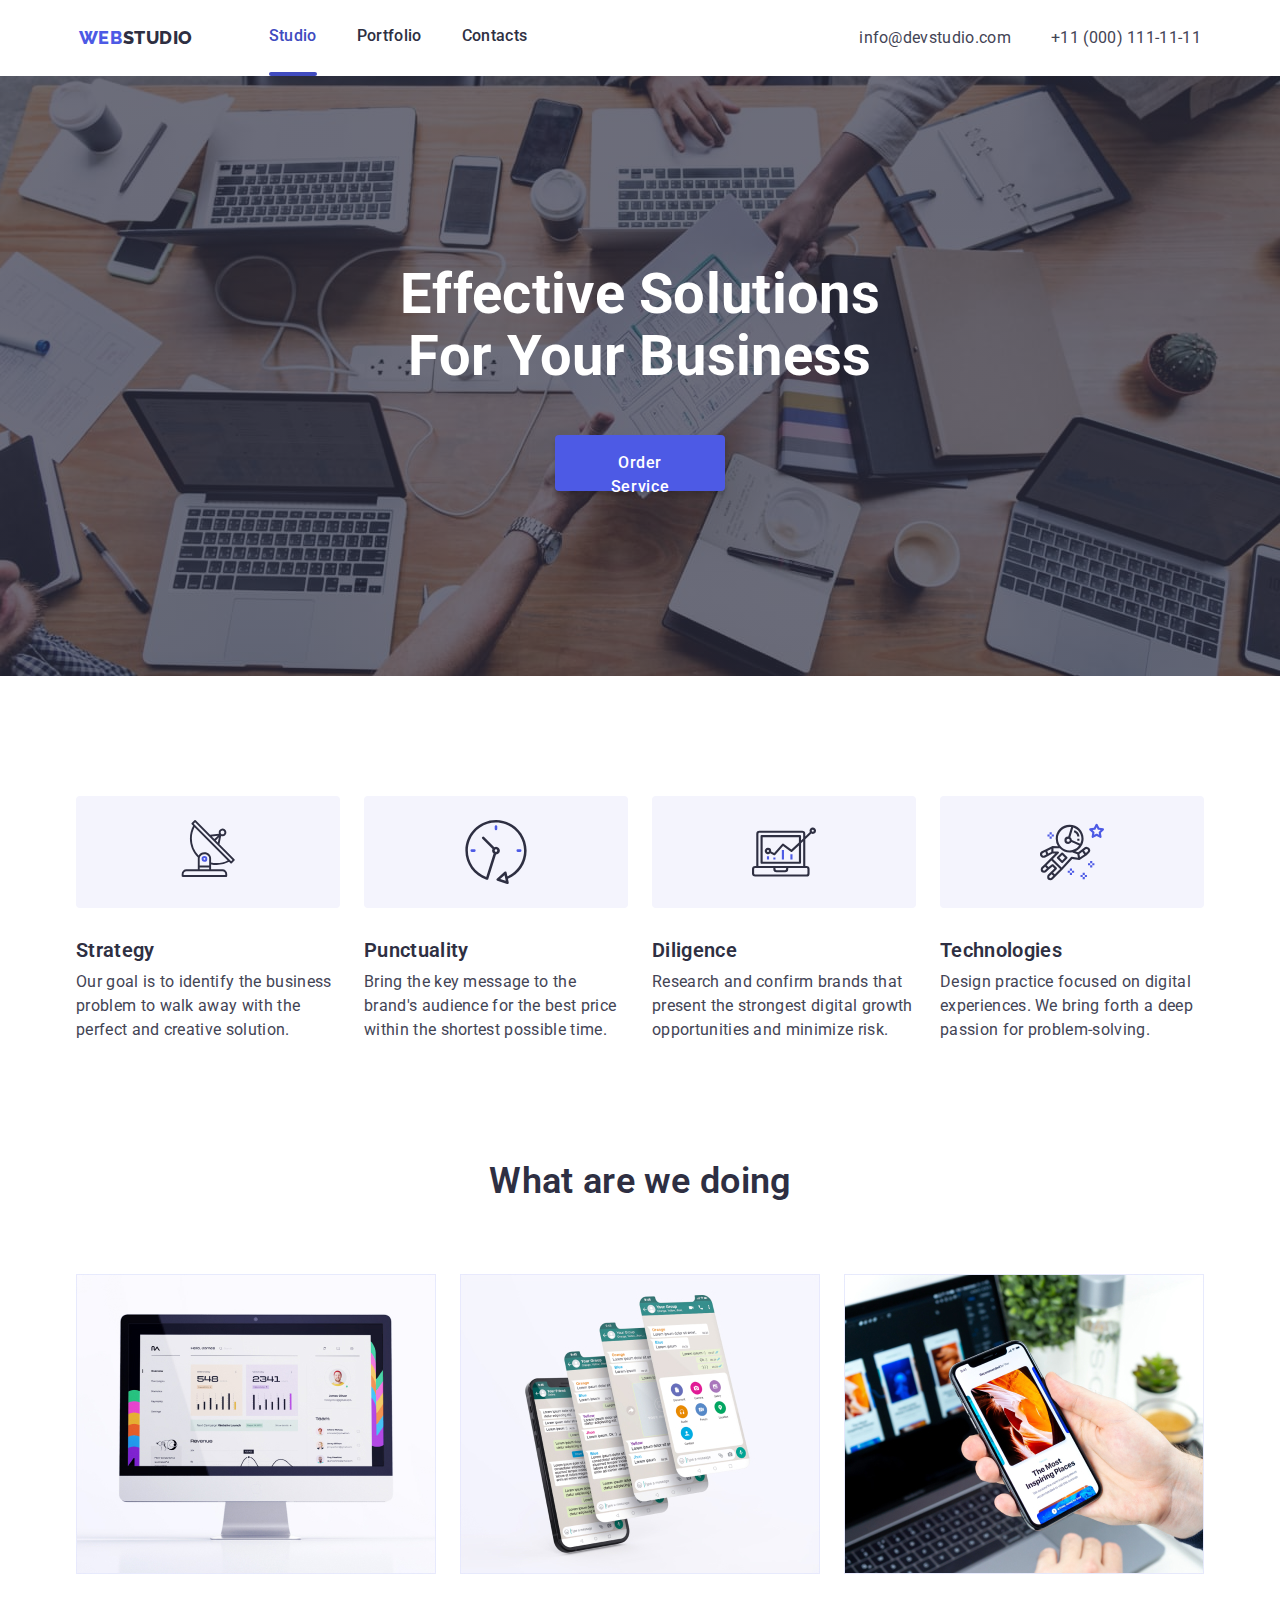
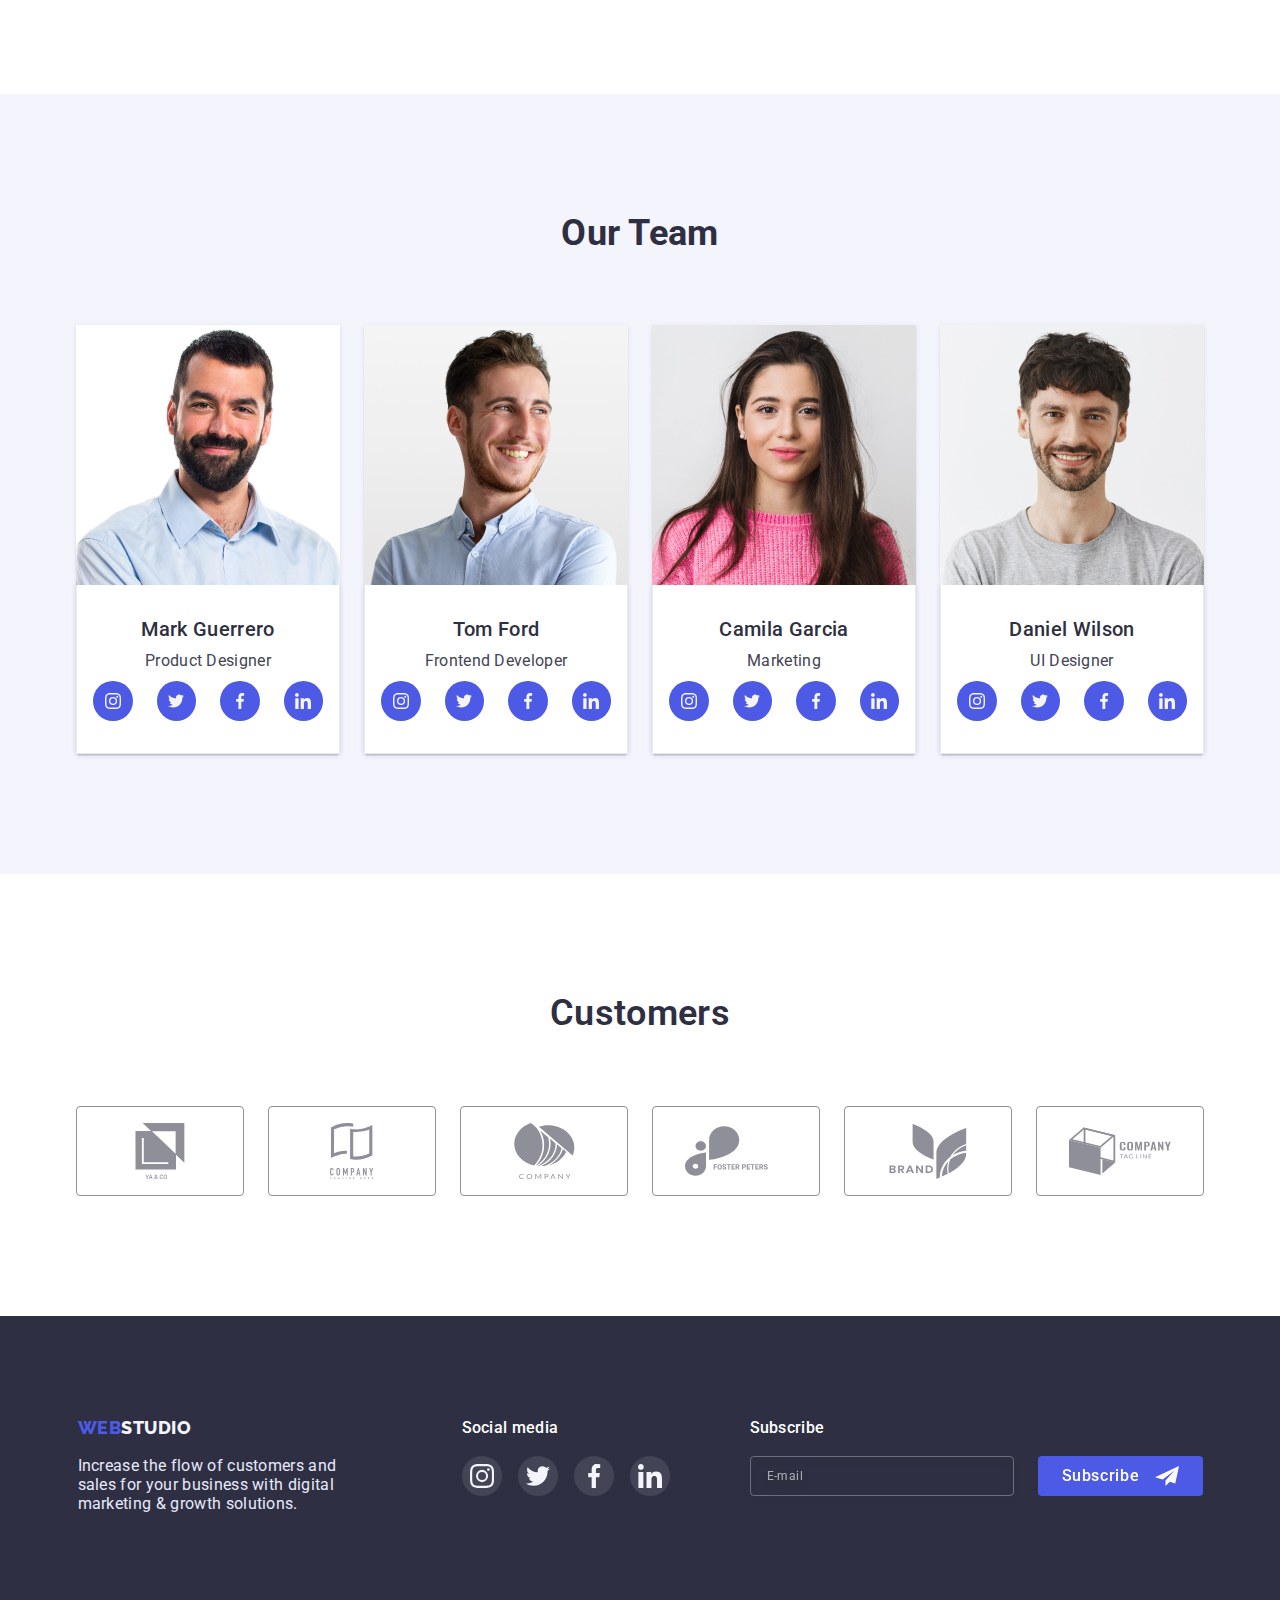
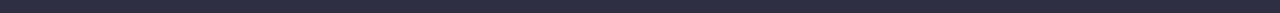
==== commit 56bf4dec: "fix 16-02" ====
--- a/index.html
+++ b/index.html
@@ -55,7 +55,7 @@
           </svg>
         </button>
       </div>
-      <div class="mobile-menu is-open" data-menu>
+      <div class="mobile-menu is-hidden" data-menu>
         <div class="container">
           <div>
             <button class="menu-close" data-menu-close>
@@ -71,7 +71,7 @@
                 <a href="./portfolio.html" class="mobile-nav-link link">Portfolio</a>
               </li>
               <li class="item">
-                <a href="./index.html" class="mobile-nav-link  link">Contacts</a>
+                <a href="./index.html" class="mobile-nav-link link">Contacts</a>
               </li>
             </ul>
           </div>
@@ -131,6 +131,91 @@
           </button>
         </div>
       </section>
+
+      <!-- модалка -->
+    <!-- is-hidden -->
+    <div class="backdrop is-hidden" data-modal>
+      <div class="modal">
+        <button type="button" class="modal-bt-close" data-modal-close>
+          <svg class="icon-vector">
+            <use href="./images/sprite.svg#icon-close"></use>
+          </svg>
+        </button>
+
+        <form class="modal-form">
+          <p class="modal-title">Leave your contacts and we will call you back</p>
+
+          <label for="input-name" class="input-data">Name</label>
+          <div class="input-modal-field">
+            <input class="modal-input"
+            id="input-name" 
+            type="text" 
+            name="name"               
+            minlength="2" 
+            required/>
+            <svg class="icon-input" width="18px" height="24px">
+              <use href="./images/sprite.svg#icon-person"></use>
+            </svg>
+          </div>
+
+          <label for="input-phone" class="input-data">Phone</label>
+          <div class="input-modal-field">
+            <input class="modal-input"
+            id="input-phone" 
+            type="tel" 
+            name="phone" 
+            pattern="[0-9]{3}-[0-9]{3}-[0-9]{4}" 
+            required/>
+            <svg class="icon-input" width="18px" height="24px">
+              <use href="./images/sprite.svg#icon-phone"></use>
+            </svg>
+          </div>
+
+          <label for="input-email" class="input-data">Email</label>
+          <div class="input-modal-field">
+            <input class="modal-input"
+            type="email" 
+            id="input-email" 
+            pattern="[a-z0-9._%+-]+@[a-z0-9.-]+\.[a-z]{2,4}$" 
+            required/>
+            <svg class="icon-input" width="18px" height="24px">
+              <use href="./images/sprite.svg#icon-email"></use>
+            </svg>
+          </div>
+
+          <label for="input-comment" class="input-data">Comment</label>
+          <div class="input-modal-field-comment">
+            <textarea class="input-comment"
+            type="text" 
+            id="input-comment" 
+            name="name" 
+            required 
+            minlength="4"
+            placeholder="Text-input" 
+            wrap="soft"></textarea>
+          </div>
+
+          <div class="modal-field-privacy">
+            <label for="privacy" class="check-privacy">
+              <input class="input-check visually-hidden"
+              type="checkbox" 
+              name="privacy" 
+              id="privacy" 
+              value="true" 
+               required/>
+              <span class="check-in">
+                <svg class="check-icon" width="10" height="8">
+                  <use href="./images/sprite.svg#icon-vector"></use>
+                </svg>
+              </span>
+              I accept the terms and conditions of the
+              <a href="#" class="privacy-policy">Privacy Policy</a>
+            </label>
+          </div>
+          <button type="submit" class="btn-modal-send btn">Send</button>
+        </form>
+      </div>
+    </div>
 
       <section class="section-about">
         <div class="container">
@@ -516,63 +601,7 @@
       </div>
     </footer>
 
-    <!--backdrope  -->
-
-    <div class="backdrope is-open" data-modal>
-      <div class="modal">
-        <button class="btn-close" data-modal-close>
-          <svg class="icon-close" width="8" height="8">
-            <use href="./images/sprite.svg#icon-close"></use>
-          </svg>
-        </button>
-        <p class="modal-title">Leave your contacts and we will call you back</p>
-        <form class="modal-form">
-          <label class="modal-label">
-            <span class="input-text">Name</span>
-            <span class="input-wrap">
-              <input class="modal-input" type="text" name="user-name" placeholder=" " required/>
-              <svg class="input-icon" width="22" height="24">
-                <use href="./images/sprite.svg#icon-person"></use>
-              </svg>
-            </span>
-          </label>
-          <label class="modal-label">
-            <span class="input-text">Phone</span>
-            <span class="input-wrap">
-              <input class="modal-input" type="tel" name="user-tel" placeholder=" " required/>
-              <svg class="input-icon" width="18" height="24">
-                <use href="./images/sprite.svg#icon-phone"></use>
-              </svg>
-            </span>
-          </label>
-          <label class="modal-label">
-            <span class="input-text">Email</span>
-            <span class="input-wrap">
-              <input class="modal-input" type="email" name="user-email" placeholder=" "/>
-              <svg class="input-icon" width="18" height="24">
-                <use href="./images/sprite.svg#icon-email"></use>
-              </svg>
-            </span>
-          </label>
-          <label for="modal-comment" class="input-text">Comment</label>
-            <div class="input-wrap">
-            <textarea id="modal-comment" name="comment" type="text" class="modal-comment" placeholder="Text-input">
-            </textarea>
-          </div>  
-          <label class="check-label">
-            <input class="modal-checkbox visually-hidden" type="checkbox" name="policy" required/>
-            <span class="checkbox-wrap">
-              <svg class="checkbox-icon" width="10" height="8">
-                <use href="./images/sprite.svg#icon-vector"></use>
-              </svg>
-            </span>
-            I accept the terms and conditions of the
-            <a class="modal-policy" href="">Privacy Policy</a>
-          </label>
-          <button class="btn-modal" type="submit">Send</button>
-        </form>
-      </div>
-    </div>
+   
 
     <!--script -->
     <script src="./js/modal.js"></script>
--- a/css/styles.css
+++ b/css/styles.css
@@ -1,7 +1,3 @@
-
-/* Загальні стилі */
-
-
 html {
     box-sizing: border-box;
 }
@@ -77,12 +73,13 @@
     height: auto;
 }
 
-/* Загальні стилі */
 
 /* ----------header ------------*/
 
 .header {
-    box-shadow: 0px 2px 1px rgba(46, 47, 66, 0.08), 0px 1px 1px rgba(46, 47, 66, 0.16), 0px 1px 6px rgba(46, 47, 66, 0.08);
+    box-shadow: 0px 2px 1px rgba(46, 47, 66, 0.08), 
+    0px 1px 1px rgba(46, 47, 66, 0.16), 
+    0px 1px 6px rgba(46, 47, 66, 0.08);
 }
 .header-container {
    display: flex;
@@ -129,6 +126,7 @@
 }
 /* ----------header ------------*/
 
+
 /* ----------mob menu------------*/
 
 .menu-open {
@@ -148,12 +146,10 @@
     display: flex;
     align-items: center;
     justify-content: center;
-
     cursor: pointer;
     margin-left: auto;
     width: 24px;
     height: 24px;
-
     background-color: var(--footer-text-color);
     border: none;
     border-radius: 50%;
@@ -170,11 +166,10 @@
     z-index: 1;
     width: 100vw;
     height: 100vh;
-
     opacity: 1;
 }
 
-.mobile-menu.is-open {
+.mobile-menu.is-hidden {
     pointer-events: none;
     opacity: 0;
 }
@@ -187,7 +182,7 @@
     height: 100%;
     width: 100%;
     padding: 40px;
-    background-color: #fff;
+    background-color: #ffffff;
 }
 
 .mobile-nav-list {
@@ -204,7 +199,6 @@
 
 .mobile-nav-link {
     text-decoration: none;
-
     font-family: inherit;
     font-weight: 700;
     font-size: 36px;
@@ -224,24 +218,20 @@
 
 .menu-link-mail {
     text-decoration: none;
-
     font-family: inherit;
     font-weight: 500;
     font-size: 20px;
     line-height: 1.2;
     letter-spacing: 0.02em;
-
     color: var(--primary-text-color);
 }
 
 .menu-link-tel {
     text-decoration: none;
-
     font-family: inherit;
     font-weight: 600;
-    font-size: 36px;
+    font-size: 20px;
     line-height: 1.1;
-
     color: var(--accent-color);
 }
 
@@ -260,26 +250,22 @@
 .mobile-menu-links {
     width: 100%;
     height: 100%;
-
     border-radius: 50%;
     display: flex;
     align-items: center;
     justify-content: center;
-
     background-color: var(--accent-color);
     transition: background-color var(--hover-delay);
 }
-
 /* ----------mob menu------------*/
 
+
+
 /* ----------hero------------*/
-
-
 .hero {
     background-color: var(--title-text-color);
     padding-top: 112px;
     padding-bottom: 112px;
-   
     height: 432px;
     margin-left: auto;
     margin-right: auto;
@@ -311,11 +297,15 @@
     color: var(--white-color);
 }
 
-.button {
+.button, .btn-modal-send {
+    width: 170px;
+    height: 56px;
     cursor: pointer;
     display: inline-block;
+    align-items: center;
     padding: 16px 32px;
-    margin-top: 72px;
+    margin-left: auto;
+    margin-right: auto;
     font-family: inherit;
     font-weight: 500;
     font-size: 16px;
@@ -331,21 +321,21 @@
 }
 
 
-.button:hover,
-.button:focus {
+.button:hover, 
+.button:focus,
+.btn-modal-send:hover,
+.btn-modal-send:focus {
     background-color: var(--hover-color);
     color: var(--white-color);
 }
-
 /* ----------hero------------*/
 
+
 /* ----------about------------*/
-
 .section-about {
     padding-top: 96px;
     padding-bottom: 96px;
 }
-
 
 .section-name {
     margin-bottom: 8px;
@@ -383,6 +373,7 @@
     gap: 20px;
     flex-wrap: wrap;
 }
+
 .icon-box {
     box-sizing: border-box;
     display: flex;
@@ -394,7 +385,8 @@
     border-radius: 4px;
     border: none;
     margin-bottom: 30px;
-        }
+}
+
 .icon {
     height: 64px;
     width: 64px;
@@ -413,8 +405,8 @@
 }
 /* ----------about------------*/
 
+
 /* ----------team------------*/
-
 .section-team {
     background-color: var(--white-milk-color);
     padding-top: 96px;
@@ -442,10 +434,11 @@
     background-color: var(--white-color);
     text-align: center;
     max-width: 264px;
-    box-shadow: 0px 1px 6px rgba(46, 47, 66, 0.08), 0px 1px 1px rgba(46, 47, 66, 0.16), 0px 2px 1px rgba(46, 47, 66, 0.08);
+    box-shadow: 0px 1px 6px rgba(46, 47, 66, 0.08), 
+    0px 1px 1px rgba(46, 47, 66, 0.16), 
+    0px 2px 1px rgba(46, 47, 66, 0.08);
     border-radius: 0px 0px 4px 4px;
 }
-
 
 .section-team-text {
     padding: 32px 16px;
@@ -496,13 +489,10 @@
 .team-links:focus {
     background-color: var(--hover-color);
 }
-
-
 /* ----------team------------*/
 
+
 /* ----------customers------------*/
-
-
 .section-customers {
     padding-top: 96px;
     padding-bottom: 96px;
@@ -546,12 +536,10 @@
 .links-customers:focus .customers-icon {
     fill: var(--hover-color);
 }
-
 /* ----------customers------------*/
 
 
 /* ----------portfolio------------*/
-
 .section-portfolio {
     padding-top: 48px;
     padding-bottom: 48px;
@@ -584,7 +572,9 @@
     background-color: var(--hover-color);
     color: var(--white-color);
     border: 1px solid var(--hover-color);
-    box-shadow: 0px 3px 1px rgb(0 0 0 / 10%), 0px 2px 1px rgb(0 0 0 / 8%), 0px 2px 2px rgb(0 0 0 / 12%);
+    box-shadow: 0px 3px 1px rgb(0 0 0 / 10%), 
+    0px 2px 1px rgb(0 0 0 / 8%), 
+    0px 2px 2px rgb(0 0 0 / 12%);
 }
 
 .portfolio-list {
@@ -596,7 +586,6 @@
 .section-portfolio-list {
     background-color: var(--white-color);
     max-width: 396px;
-    /*height: 420px; */
 }
 
 .section-portfolio-link {
@@ -609,7 +598,9 @@
 
 .section-portfolio-link:hover,
 .section-portfolio-link:focus {
-    box-shadow: 0px 1px 6px rgba(46, 47, 66, 0.08), 0px 1px 1px rgba(46, 47, 66, 0.16), 0px 2px 1px rgba(46, 47, 66, 0.08);
+    box-shadow: 0px 1px 6px rgba(46, 47, 66, 0.08), 
+    0px 1px 1px rgba(46, 47, 66, 0.16), 
+    0px 2px 1px rgba(46, 47, 66, 0.08);
 }
 
 .portfolio-thumb {
@@ -643,7 +634,6 @@
 
 .section-portfolio-text {
     padding: 32px 16px;
-
     border: 1px solid #E7E9FC;
     box-shadow: 0px 1px 6px rgba(46, 47, 66, 0.08);
     border-top: none;
@@ -651,12 +641,10 @@
 
 .section-portfolio-name {
     margin-bottom: 8px;
-
     font-weight: 500;
     font-size: 20px;
     line-height: 1.2;
     letter-spacing: 0.02em;
-
     color: var(--title-text-color);
 }
 
@@ -666,11 +654,10 @@
     letter-spacing: 0.02em;
     color: var(--primary-text-color);
 }
-
 /* ----------portfolio------------*/
 
+
 /* ----------footer------------*/
-
 .footer {
     background-color: var(--title-text-color);
     padding-top: 96px;
@@ -822,9 +809,265 @@
     transform: translateY(-50%);
 }
 
+/* --------------modal--------------*/
+.backdrop {
+    position: fixed;
+    top: 0;
+    width: 100%;
+    height: 100%;
+    background: rgba(46, 47, 66, 0.4);
+    transition: opacity 250ms cubic-bezier(0.4, 0, 0.2, 1), 
+    visibility 250ms cubic-bezier(0.4, 0, 0.2, 1);
+}
+
+.backdrop.is-hidden {
+    opacity: 0;
+    pointer-events: none;
+}
+
+.modal {
+    position: absolute;
+    top: 50%;
+    left: 50%;
+    width: 408px;
+    min-height: 576px;
+    background-color: #FCFCFC;
+    padding: 24px;
+    padding-top: 72px;
+    border: none;
+    border-radius: 4px;
+    transform: translate(-50%, -50%) scaleX(1);
+    transition: transform 250ms linear;
+}
+
+.modal-bt-close {
+    position: absolute;
+    right: 24px;
+    top: 24px;
+    display: flex;
+    align-items: center;
+    justify-content: center;
+    width: 24px;
+    height: 24px;
+    cursor: pointer;
+    border-radius: 50%;
+    border: none;
+    box-shadow: 0px 2px 1px rgb(0 0 0 / 20%), 
+    0px 1px 1px rgb(0 0 0 / 14%), 
+    0px 1px 3px rgb(0 0 0 / 12%);
+    transition: background-color var(--hover-delay), 
+    fill var(--hover-delay);
+}
+
+.icon-vector {
+    position: relative;
+    width: 8px;
+    height: 8px;
+    display: inline-block;
+    transform: scale(1);
+    transition: transform var(--hover-delay);
+}
+
+/* .modal-bt-close:hover .icon-vector,
+.modal-bt-close:focus .icon-vector{
+    transform: scale(1.2);
+    transition: transform var(--hover-active-transition);    
+} */
+
+.modal-bt-close:focus,
+.modal-bt-close:hover {
+    background: var(--accent-color);
+    fill: #ffffff;
+}
+
+.backdrop.is-hidden .modal {
+    transform: translate(-50%, -50%) scaleX(0);
+}
+
+/* --------------modal blank -------------*/
+.icon-Vector {
+    color: #000000;
+}
+
+.modal-form {
+    width: 100%;
+    display: flex;
+    flex-direction: column;
+}
+
+.modal-title {
+    font-style: normal;
+    font-weight: 500;
+    font-size: 16px;
+    line-height: 1.5;
+    text-align: center;
+    letter-spacing: 0.02em;
+    margin-bottom: 14px;
+}
+
+.input-data {
+    display: inline-block;
+    font-weight: 400;
+    font-size: 12px;
+    line-height: 1.33;
+    letter-spacing: 0.04em;
+    color: #8E8F99;
+    margin-bottom: 4px;
+}
+
+.input-modal-field {
+    position: relative;
+    margin-bottom: 8px;
+    display: block;
+}
+
+.input-modal-field-comment {
+    position: relative;
+    margin-bottom: 16px;
+    display: block;
+}
+
+.modal-input {
+    width: 100%;
+    height: 40px;
+    border: 1px solid rgba(33, 33, 33, 0.2);
+    border-radius: 4px;
+    padding: 0;
+    background-color: transparent;
+    padding-left: 38px;
+    transition: var(--hover-delay);
+    transition-property: border, fill;
+}
+
+.icon-input {
+    position: absolute;
+    fill: #2E2F42;
+    top: 50%;
+    left: 16px;
+    transform: translateY(-50%);
+    transition: var(--hover-delay);
+    transition-property: fill;
+}
+
+textarea {
+    resize: none;
+}
+
+.input-comment {
+    display: block;
+    width: 100%;
+    height: 120px;
+    border: 1px solid rgba(33, 33, 33, 0.2);
+    border-radius: 4px;
+    font-style: normal;
+    font-weight: 400;
+    font-size: 12px;
+    line-height: 1.33;
+    letter-spacing: 0.04em;
+    padding-top: 8px;
+    padding-left: 16px;
+    transition: var(--hover-delay);
+    transition-property: border;
+}
+
+.input-comment::placeholder {
+    color: #8E8F99;
+}
+
+.icon-input:focus,
+.icon-input:hover {
+    fill: var(--accent-color);
+}
+
+.modal-input:focus+.icon-input,
+.modal-input:hover+.icon-input,
+.modal-input:focus,
+.modal-input:hover,
+.input-comment:hover,
+.input-comment:focus {
+    border-color: var(--hover-color);
+    fill: var(--accent-color);
+    outline: none;
+    color: currentColor;
+}
+
+.modal-field-privacy {
+    margin-bottom: 24px;
+}
+
+.btn-modal-send {
+    min-width: 169px;
+    min-height: 56px;
+    justify-content: center;
+    box-shadow: 0px 4px 4px rgba(0, 0, 0, 0.15);
+}
+
+.check-privacy {
+    text-align: center;
+    font-style: normal;
+    font-weight: 400;
+    font-size: 12px;
+    line-height: 1.33;
+    letter-spacing: 0.04em;
+    color: #757575;
+    display: flex;
+    cursor: pointer;
+    align-items: center
+}
+
+.check-in {
+    width: 16px;
+    height: 16px;
+    margin-right: 8px;
+    border: 1.25px solid #2e2f42;
+    border-radius: 2px;
+    display: flex;
+    align-items: center;
+    justify-content: center;
+    fill: transparent;
+}
+
+.input-check:checked+.check-in {
+    background-color: var(--accent-color);
+    border: 1.25px solid transparent;
+    fill: var(--white-color);
+    transform: scale(1.1);
+    transition: transform var(--hover-delay);
+}
+
+.check-icon {
+    width: 10px;
+    height: 8px;
+}
+
+.privacy-policy {
+    color: var(--accent-color);
+    margin-left: 5px;
+    transition: var(--hover-delay);
+    transition-property: color;
+}
+
+.privacy-policy:hover,
+.privacy-policy:focus {
+    color: var(--accent-active);
+}
+
+.visually-hidden {
+    position: absolute;
+    width: 1px;
+    height: 1px;
+    margin: -1px;
+    border: 0;
+    padding: 0;
+    white-space: nowrap;
+    clip-path: inset(100%);
+    clip: rect(0 0 0 0);
+    overflow: hidden;
+}
+
 /* --------backdrope-----------*/
 
-.backdrope {
+/* .backdrope {
     position: fixed;
     overflow: auto;
     top: 0;
@@ -833,15 +1076,16 @@
     height: 100%;
     background: rgba(46, 47, 66, 0.4);
     opacity: 1;
-    transition: opacity 250ms cubic-bezier(0.4, 0, 0.2, 1), visibility 250ms cubic-bezier(0.4, 0, 0.2, 1);;
-}
-
-.backdrope.is-open {
+    transition: opacity 250ms cubic-bezier(0.4, 0, 0.2, 1), 
+    visibility 250ms cubic-bezier(0.4, 0, 0.2, 1);
+}
+
+.backdrope.is-hidden {
     opacity: 0;
     pointer-events: none;
 }
 
-.backdrope.is-open .modal {
+.backdrope.is-hidden .modal {
     opacity: 0;
     transform: translate(-50%, -50%) scaleX(0);
 }
@@ -1040,4 +1284,4 @@
     box-shadow: 0px 4px 4px rgba(0, 0, 0, 0.15);
     border-radius: 4px;
     border: none;
-}+} */--- a/css/desktop.css
+++ b/css/desktop.css
@@ -48,36 +48,6 @@
     .about-item {
         width: calc((100% - 24px * 3) / 4);
     }
-
-    /* .about-item::before {
-        content: '';
-        display: block;
-        height: 112px;
-        margin-bottom: 8px;
-        background: var(--white-milk-color);
-        border-radius: 4px;
-        background-repeat: no-repeat;
-        background-position: center;
-    }
-    
-
-    .icon-starlink::before {
-        background-image: url(../images/antenna.svg);
-    }
-    
-    .icon-clock::before {
-        background-image: url(../images/clock.svg);
-    }
-    
-    .icon-screen::before {
-        background-image: url(../images/diagram.svg);
-    }
-    
-    .icon-robot::before {
-        background-image: url(../images/astronaut.svg);
-    } */
-
-
 
     .section-doing {
         display: block;
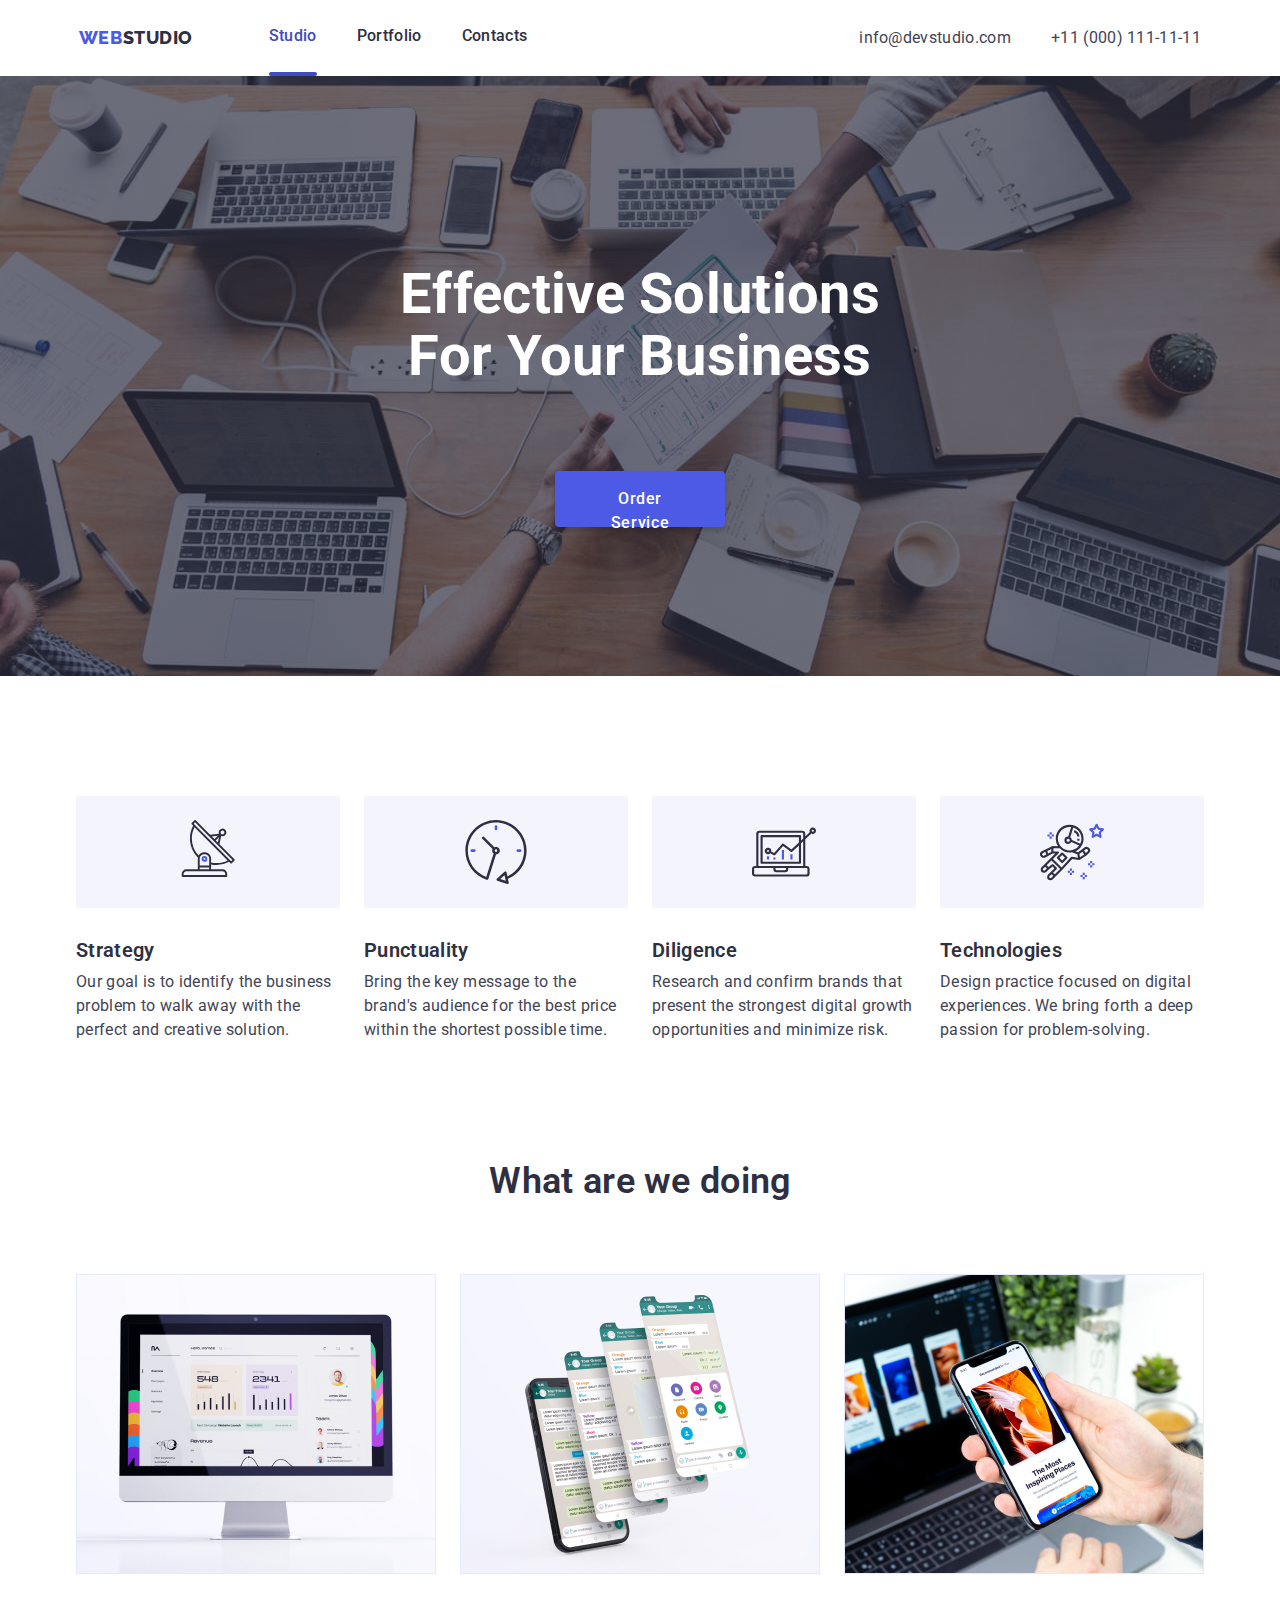
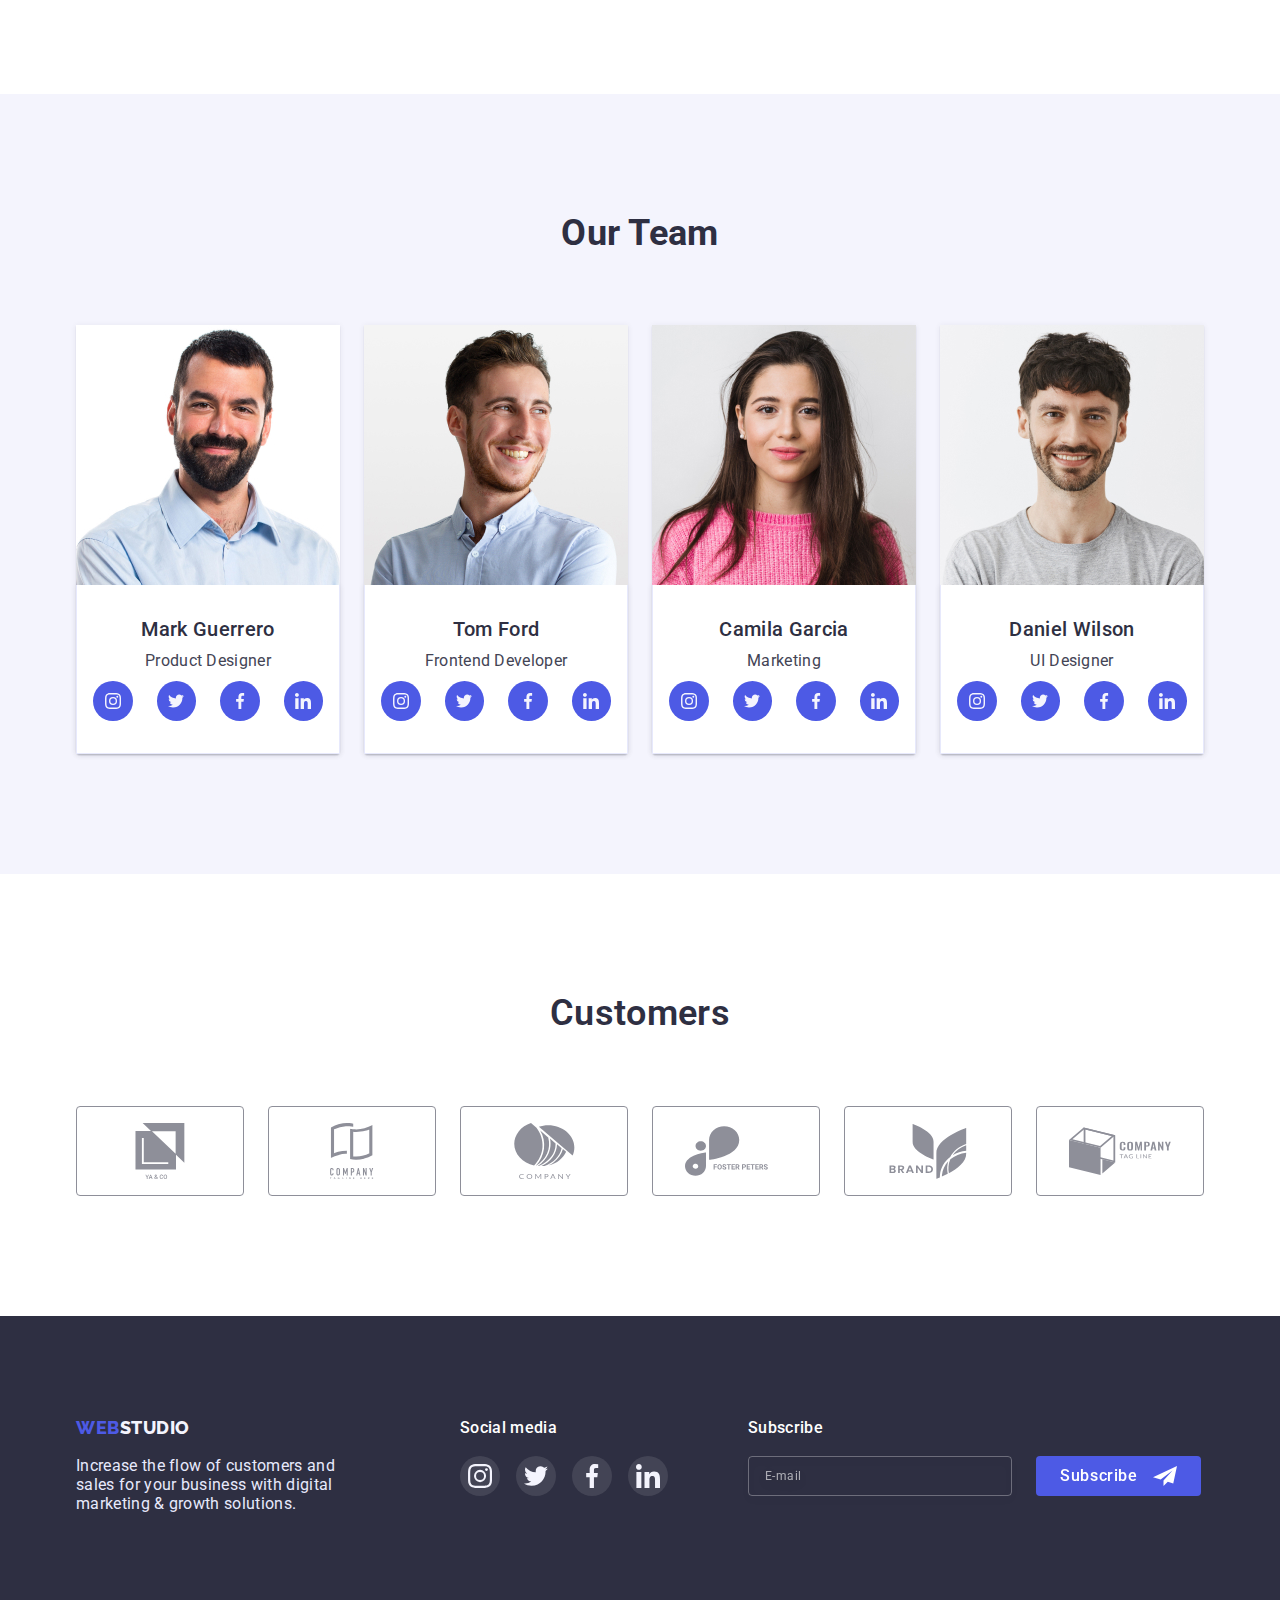
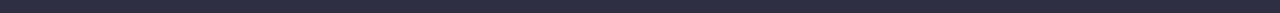
==== commit fd18f4dc: "finish" ====
--- a/index.html
+++ b/index.html
@@ -124,7 +124,7 @@
 
     <main>
       <section class="hero">
-        <div class="container">
+        <div class="container hero-container">
           <h1 class="hero-title">Effective Solutions For Your Business</h1>
           <button class="button" type="button" data-modal-open>
             Order Service
@@ -589,7 +589,8 @@
         <form class="form">
           <p class="social-text-footer">Subscribe</p>
           <div class="footer-form-wrap">
-            <input class="footer-input" type="email" name="email" placeholder="E-mail"/>
+            <input class="footer-input" type="email" name="user-email" placeholder="E-mail" 
+            pattern="[a-z0-9._%+-]+@[a-z0-9.-]+\.[a-z]{2,4}$" method="post" required/>
             <button class="btn-footer" type="submit">
               <span class="footer-btn-text">Subscribe</span>
               <svg class="footer-icon" width="24" height="24">
--- a/css/styles.css
+++ b/css/styles.css
@@ -21,15 +21,15 @@
 
 .visually-hidden {
     position: absolute;
-    white-space: nowrap;
     width: 1px;
     height: 1px;
+    margin: -1px;
+    padding: 0;
+    border: 0;
+    clip: rect(0 0 0 0);
     overflow: hidden;
-    border: 0;
-    padding: 0;
-    clip: rect(0 0 0 0);
+    white-space: nowrap;
     clip-path: inset(50%);
-    margin: -1px;
 }
 
 .no-scroll {
@@ -37,24 +37,26 @@
 }
 
 .body {
-    font-family: "Roboto", sans-serif;
+    color: var(--primary-text-color);
     font-weight: 400;
     font-size: 16px;
     line-height: 1.5;
+    font-family: "Roboto", sans-serif;
     letter-spacing: 0.02em;
-    color: var(--primary-text-color);
 }
 
 .container {
+    justify-content: center;
+    margin: 0 auto;
+    padding-right: 15px;
     padding-left: 15px;
-    padding-right: 15px;
+}
+
+
+.list {
     margin: 0 auto;
-}
-
-.list {
+    padding: 0;
     list-style: none;
-    padding: 0;
-    margin: 0 auto;
 }
 .link {
     text-decoration: none;
@@ -92,26 +94,26 @@
 
 .logo {
     display: block;
+    margin-right: 76px;
     padding: 24px 0;
-    margin-right: 76px;
-    font-family: 'Raleway', sans-serif;
+    color: var(--accent-color);
     font-weight: 800;
     font-size: 18px;
     line-height: 1.13;
+    font-family: 'Raleway', sans-serif;
+    text-decoration: none;
+    text-transform: uppercase;
     letter-spacing: 0.03em;
-    text-transform: uppercase;
-    text-decoration: none;
-    color: var(--accent-color);
 }
 
 .logo-span {
     color: var(--title-text-color);
-    font-family: 'Raleway', sans-serif;
     font-weight: 800;
     font-size: 18px;
     line-height: 1.13;
+    font-family: 'Raleway', sans-serif;
+    text-transform: uppercase;
     letter-spacing: 0.03em;
-    text-transform: uppercase;
 }
 
 .logo:hover,
@@ -130,12 +132,12 @@
 /* ----------mob menu------------*/
 
 .menu-open {
-    cursor: pointer;
     width: 32px;
     height: 22px;
     padding: 0;
+    border: none;
+    cursor: pointer;
     background-color: transparent;
-    border: none;
 }
 
 .menu-open-icon {
@@ -144,15 +146,15 @@
 
 .menu-close {
     display: flex;
-    align-items: center;
-    justify-content: center;
-    cursor: pointer;
-    margin-left: auto;
+    justify-content: center;
+    align-items: center;
     width: 24px;
     height: 24px;
-    background-color: var(--footer-text-color);
+    margin-left: auto;
     border: none;
     border-radius: 50%;
+    cursor: pointer;
+    background-color: var(--footer-text-color);
 }
 
 .icon-menu-close {
@@ -160,13 +162,13 @@
 }
 
 .mobile-menu {
+    opacity: 1;
+    z-index: 1;
     position: fixed;
     top: 0;
     left: 0;
-    z-index: 1;
     width: 100vw;
     height: 100vh;
-    opacity: 1;
 }
 
 .mobile-menu.is-hidden {
@@ -175,21 +177,21 @@
 }
 
 .mobile-menu .container {
-    overflow: auto;
     display: flex;
     flex-direction: column;
     justify-content: space-between;
+    width: 100%;
     height: 100%;
-    width: 100%;
     padding: 40px;
+    overflow: auto;
     background-color: #ffffff;
 }
 
 .mobile-nav-list {
     display: flex;
     flex-direction: column;
+    margin-top: 16px;
     gap: 40px;
-    margin-top: 16px;
 }
 
 .mobile-nav-link:hover,
@@ -198,22 +200,22 @@
 }
 
 .mobile-nav-link {
-    text-decoration: none;
-    font-family: inherit;
+    color: var(--title-text-color);
     font-weight: 700;
     font-size: 36px;
     line-height: 1.1;
+    font-family: inherit;
+    text-decoration: none;
     letter-spacing: 0.02em;
-    color: var(--title-text-color);
 }
 
 
 .mobile-menu-nav-list {
     display: flex;
     flex-direction: column-reverse;
-    gap: 40px;
     margin-top: 60px;
     margin-bottom: 48px;
+    gap: 40px;
 }
 
 .menu-link-mail {
@@ -227,12 +229,12 @@
 }
 
 .menu-link-tel {
-    text-decoration: none;
-    font-family: inherit;
+    color: var(--accent-color);
     font-weight: 600;
     font-size: 20px;
     line-height: 1.1;
-    color: var(--accent-color);
+    font-family: inherit;
+    text-decoration: none;
 }
 
 
@@ -248,12 +250,12 @@
 }
 
 .mobile-menu-links {
+    display: flex;
+    justify-content: center;
+    align-items: center;
     width: 100%;
     height: 100%;
     border-radius: 50%;
-    display: flex;
-    align-items: center;
-    justify-content: center;
     background-color: var(--accent-color);
     transition: background-color var(--hover-delay);
 }
@@ -263,19 +265,19 @@
 
 /* ----------hero------------*/
 .hero {
-    background-color: var(--title-text-color);
+    margin-right: auto;
+    margin-left: auto;
     padding-top: 112px;
     padding-bottom: 112px;
-    height: 432px;
-    margin-left: auto;
-    margin-right: auto;
-    text-align: center;
+    text-align: center;
+    background-color: var(--title-text-color);
     background-image: linear-gradient(rgba(46, 47, 66, 0.7),
     rgba(46, 47, 66, 0.7)),
     url(../images/people-office-mob-1x.jpg);
     background-repeat: no-repeat;
     background-position: center;
     background-size: cover;
+    
 }
 
 @media (min-device-pixel-ratio: 2),
@@ -289,34 +291,43 @@
   }
 
 .hero-title {
+    width: 100%;
     margin: 0 auto;
-    width: 100%;
+    padding-bottom: 36px;
+    color: var(--white-color);
     font-weight: 700px;
     font-size: 36px;
     line-height: 1.1;
-    color: var(--white-color);
+}
+.hero-container{
+    display: flex;
+    flex-direction: column;
+    align-items: center;
+    padding-right: 15px;
+    padding-left: 15px;
+    text-align: center;
 }
 
 .button, .btn-modal-send {
+    display: inline-block;
+    align-items: center;
     width: 170px;
     height: 56px;
-    cursor: pointer;
-    display: inline-block;
-    align-items: center;
+    margin-right: auto;
+    margin-left: auto;
     padding: 16px 32px;
-    margin-left: auto;
-    margin-right: auto;
-    font-family: inherit;
+    border: none;
+    border-radius: 4px;
+    color: var(--white-color);
     font-weight: 500;
     font-size: 16px;
     line-height: 1.5;
+    font-family: inherit;
+    text-align: center;
     letter-spacing: 0.04em;
-    text-align: center;
-    border: none;
+    cursor: pointer;
+    background-color: var(--accent-color);
     box-shadow: 0px 4px 4px rgba(0, 0, 0, 0.15);
-    border-radius: 4px;
-    color: var(--white-color);
-    background-color: var(--accent-color);
     transition: background-color var(--hover-delay);
 }
 
@@ -339,19 +350,19 @@
 
 .section-name {
     margin-bottom: 8px;
+    color:var(--title-text-color);
     font-weight: 700;
     font-size: 36px;
     line-height: 1.1;
     text-align: center;
-    color:var(--title-text-color);
 }
 
 .text {
+    color: var(--primary-text-color);
     font-weight: 500;
     font-size: 16px;
     line-height: 1.5;
     letter-spacing: 0.02em;
-    color: var(--primary-text-color);
 }
 
 .section-doing {
@@ -359,12 +370,12 @@
 }
 
 .section-title {
+    margin-bottom: 72px;
     color: var(--title-text-color);
     font-weight: 600;
     font-size: 36px;
     line-height: 1.1;
     text-align: center;
-    margin-bottom: 72px;
 }
 
 .about-list {
@@ -375,24 +386,24 @@
 }
 
 .icon-box {
+    display: flex;
+    justify-content: center;
+    align-items: center;
     box-sizing: border-box;
-    display: flex;
     width: 264px;
     height: 112px;
+    margin-bottom: 30px;
+    border: none;
+    border-radius: 4px;
     background: var(--white-milk-color);
-    align-items: center;
-    justify-content: center;
-    border-radius: 4px;
-    border: none;
-    margin-bottom: 30px;
 }
 
 .icon {
+    width: 64px;
     height: 64px;
-    width: 64px;
-    background-size: auto;
     background-repeat: no-repeat;
     background-position: center;
+    background-size: auto;
 }
 
 @media screen and (max-width: 1200px) {
@@ -414,46 +425,46 @@
 }
 
 .section-team-title {
+    margin-bottom: 72px;
     color: var(--title-text-color);
     font-weight: 700;
     font-size: 36px;
     line-height: 1.1;
     text-align: center;
-    margin-bottom: 72px;
 }
 
 .team-list {
     display: flex;
     flex-wrap: wrap;
+    justify-content: center;
+    margin: 0 auto;
     gap: 72px;
-    justify-content: center;
-    margin: 0 auto;
 }
 
 .section-team-list {
+    max-width: 264px;
+    border-radius: 0px 0px 4px 4px;
+    text-align: center;
     background-color: var(--white-color);
-    text-align: center;
-    max-width: 264px;
     box-shadow: 0px 1px 6px rgba(46, 47, 66, 0.08), 
     0px 1px 1px rgba(46, 47, 66, 0.16), 
     0px 2px 1px rgba(46, 47, 66, 0.08);
-    border-radius: 0px 0px 4px 4px;
 }
 
 .section-team-text {
     padding: 32px 16px;
     border: 0.5px solid #F4F4FD;
     border: 1px solid #E7E9FC;
+    border-top: none;
     box-shadow: 0px 1px 6px rgba(46, 47, 66, 0.08);
-    border-top: none;
 }
 
 .team-name {
+    margin-bottom: 8px;
     color:var(--title-text-color);
     font-weight: 500;
     font-size: 20px;
     line-height: 1.2;
-    margin-bottom: 8px;
     text-align: center;
 }
 
@@ -465,8 +476,8 @@
 .team-links-list {
     display: flex;
     justify-content: center;
+    margin-top: 8px;
     gap: 24px;
-    margin-top: 8px;
 }
 
 .team-links-item {
@@ -475,12 +486,12 @@
 }
 
 .team-links {
+    display: flex;
+    justify-content: center;
+    align-items: center;
     width: 100%;
     height: 100%;
     border-radius: 50%;
-    display: flex;
-    align-items: center;
-    justify-content: center;
     background-color: var(--accent-color);
     transition: background-color var(--hover-delay);
 }
@@ -501,9 +512,9 @@
 .list-customers {
     display: flex;
     flex-wrap: wrap;
+    justify-content: center;
+    column-gap: 16px;
     row-gap: 72px;
-    column-gap: 16px;
-    justify-content: center;
 }
 
 .item-customers {
@@ -511,14 +522,14 @@
 }
 
 .links-customers {
+    display: flex;
+    justify-content: center;
+    align-items: center;
     width: 100%;
     height: 100%;
     padding: 16px 32px;
+    border: 1px solid #8E8F99;
     border-radius: 4px;
-    display: flex;
-    align-items: center;
-    justify-content: center;
-    border: 1px solid #8E8F99;
     transition: border var(--hover-delay);
 }
 
@@ -550,48 +561,50 @@
 }
 
 .button-portfolio {
+    align-items: center;
+    padding: 12px 24px;
+    border: 1px solid #E7E9FC;
+    border-radius: 4px;
+    color: var(--accent-color);
     font-weight: 500;
     font-size: 16px;
     line-height: 1.5;
-    align-items: center;
     text-align: center;
     letter-spacing: 0.04em;
     cursor: pointer;
-    color: var(--accent-color);
     background-color: var(--white-milk-color);
-    padding: 12px 24px;
-    gap: 24px;
-    border-radius: 4px;
-    border: 1px solid #E7E9FC;
     transition: var(--hover-delay);
     transition-property: background-color, border, box-shadow;
+    gap: 24px;
 }
 
 .button-portfolio:hover,
 .button-portfolio:focus {
+    border: 1px solid var(--hover-color);
+    color: var(--white-color);
     background-color: var(--hover-color);
-    color: var(--white-color);
-    border: 1px solid var(--hover-color);
     box-shadow: 0px 3px 1px rgb(0 0 0 / 10%), 
     0px 2px 1px rgb(0 0 0 / 8%), 
     0px 2px 2px rgb(0 0 0 / 12%);
 }
 
 .portfolio-list {
+    display: inherit;
+    justify-content: center;
+    margin: 0 auto;
+    padding: 0;
     list-style: none;
-    padding: 0;
-    margin: 0 auto;
 }
 
 .section-portfolio-list {
+    max-width: 396px;
     background-color: var(--white-color);
-    max-width: 396px;
 }
 
 .section-portfolio-link {
+    display: block;
     color: var(--primary-text-color);
     text-decoration: none; 
-    display: block;
     box-shadow: none;
     transition: box-shadow var(--hover-delay);
 }
@@ -609,21 +622,21 @@
 }
 
 .portfolio-overlay {
+    display: inline-block;
     position: absolute;
-    display: inline-block;
-    content: "";
     top: 0;
     left: 0;
     width: 100%;
     height: 100%;
+    padding-top: 40px;
+    padding-right: 32px;
+    padding-left: 32px;
+    color: #ffffff;
+    content: "";
     background-color: var(--accent-color);
-    color: #ffffff;
-    padding-top: 40px;
-    padding-left: 32px;
-    padding-right: 32px;
-    transform: translateY(100%);
     transition: var(--hover-delay);
     transition-property: transform;
+    transform: translateY(100%);
 }
 
 
@@ -634,59 +647,62 @@
 
 .section-portfolio-text {
     padding: 32px 16px;
-    border: 1px solid #E7E9FC;
+    border-top: none;
+    border-right: 1px solid #E7E9FC;
+    border-bottom: 1px solid #E7E9FC;
+    border-left: 1px solid #E7E9FC;
+    border-radius: 0px 0px 4px 4px;
     box-shadow: 0px 1px 6px rgba(46, 47, 66, 0.08);
-    border-top: none;
 }
 
 .section-portfolio-name {
     margin-bottom: 8px;
+    color: var(--title-text-color);
     font-weight: 500;
     font-size: 20px;
     line-height: 1.2;
     letter-spacing: 0.02em;
-    color: var(--title-text-color);
 }
 
 .portfolio-text {
+    color: var(--primary-text-color);
     font-size: 16px;
     line-height: 1.5;
     letter-spacing: 0.02em;
-    color: var(--primary-text-color);
 }
 /* ----------portfolio------------*/
 
 
 /* ----------footer------------*/
 .footer {
-    background-color: var(--title-text-color);
     padding-top: 96px;
     padding-bottom: 96px;
+    background-color: var(--title-text-color);
 }
 
 .logo-footer {
+    display: block;
+    margin-bottom: 16px;
     color: var(--accent-color);
-    font-family: 'Raleway', sans-serif;
     font-weight: 800;
     font-size: 18px;
     line-height: 1.33;
+    font-family: 'Raleway', sans-serif;
+    text-align: center;
+    text-decoration: none;
+    text-transform: uppercase;
     letter-spacing: 0.03em;
-    text-transform: uppercase;
-    text-decoration: none;
-    display:block;
-    margin-bottom: 16px;
-    text-align: center;
     transition: color var(--hover-delay);
 }
 
 .logo-span-footer {
     color: var(--white-milk-color);
-    font-family: 'Raleway', sans-serif;
     font-weight: 800;
     font-size: 18px;
     line-height: 1.33;
+    font-family: 'Raleway', sans-serif;
+    text-transform: uppercase;
     letter-spacing: 0.03em;
-    text-transform: uppercase;
     transition: color var(--hover-delay);
 }
 
@@ -706,14 +722,14 @@
 
 
 .social-text-footer {
+    margin-bottom: 16px;
     color: var(--white-color);
-    font-family: 'Roboto';
     font-weight: 500;
     font-size: 16px;
     line-height: 24px;
+    font-family: 'Roboto';
+    text-align: center;
     letter-spacing: 0.02em;
-    margin-bottom: 16px;
-    text-align: center;
 }
 
 .footer-links-list {
@@ -728,13 +744,13 @@
 }
 
 .footer-link {
+    display: flex;
+    justify-content: center;
+    align-items: center;
     width: 100%;
     height: 100%;
+    border-radius: 50%;
     background-color: rgba(255, 255, 255, 0.1);;
-    border-radius: 50%;
-    display: flex;
-    align-items: center;
-    justify-content: center;
     transition: background-color var(--hover-delay);
 }
 
@@ -747,16 +763,16 @@
     width: 100%;
     height: 40px;
     padding-left: 16px;
+    border: 1px solid rgba(255, 255, 255, 0.3);
+    border-radius: 4px;
+    outline: none;
     color: var(--footer-text-color);
     font-weight: 400;
     font-size: 12px;
     line-height: 1.2;
-    outline: none;
     background-color: transparent;
-    border: 1px solid rgba(255, 255, 255, 0.3);
+    transition: border 250ms var(--hover-delay);
     filter: drop-shadow(0px 4px 4px rgba(0, 0, 0, 0.15));
-    border-radius: 4px;
-    transition: border 250ms var(--hover-delay);
 }
 
 .footer-input:focus,
@@ -772,21 +788,21 @@
 }
 
 .btn-footer {
+    display: block;
     position: relative;
-    cursor: pointer;
-    display: block;
+    width: 165px;
+    height: 40px;
     margin: 0 auto;
     padding: 8px 24px;
-    width: 165px;
-    height: 40px;
+    border: none;
+    border-radius: 4px;
+    color: #FFFFFF;
     font-weight: 500;
     font-size: 16px;
     line-height: 2;
     letter-spacing: 0.04em;
-    color: #FFFFFF;
+    cursor: pointer;
     background-color: var(--accent-color);
-    border-radius: 4px;
-    border: none;
     transition: background-color var(--hover-delay);
 }
 
@@ -797,24 +813,26 @@
 
 .footer-btn-text {
     position: absolute;
+    top: 50%;
     left: 24px;
-    top: 50%;
     transform: translateY(-50%);
 }
 
 .footer-icon {
     position: absolute;
+    top: 50%;
     right: 24px;
-    top: 50%;
     transform: translateY(-50%);
 }
 
 /* --------------modal--------------*/
 .backdrop {
+    opacity: 1;
     position: fixed;
     top: 0;
     width: 100%;
     height: 100%;
+    overflow: auto;
     background: rgba(46, 47, 66, 0.4);
     transition: opacity 250ms cubic-bezier(0.4, 0, 0.2, 1), 
     visibility 250ms cubic-bezier(0.4, 0, 0.2, 1);
@@ -826,53 +844,47 @@
 }
 
 .modal {
+    opacity: 1;
     position: absolute;
-    top: 50%;
+    top: 400px;
     left: 50%;
-    width: 408px;
-    min-height: 576px;
-    background-color: #FCFCFC;
+    width: 392px;
     padding: 24px;
     padding-top: 72px;
     border: none;
     border-radius: 4px;
+    background-color: #FCFCFC;
+    transition: transform 250ms linear;
     transform: translate(-50%, -50%) scaleX(1);
-    transition: transform 250ms linear;
 }
 
 .modal-bt-close {
+    display: flex;
     position: absolute;
+    top: 24px;
     right: 24px;
-    top: 24px;
-    display: flex;
-    align-items: center;
-    justify-content: center;
+    justify-content: center;
+    align-items: center;
     width: 24px;
     height: 24px;
+    border: none;
+    border-radius: 50%;
     cursor: pointer;
-    border-radius: 50%;
-    border: none;
     box-shadow: 0px 2px 1px rgb(0 0 0 / 20%), 
     0px 1px 1px rgb(0 0 0 / 14%), 
     0px 1px 3px rgb(0 0 0 / 12%);
-    transition: background-color var(--hover-delay), 
+    transition: background-color var(--hover-delay),     
     fill var(--hover-delay);
 }
 
 .icon-vector {
+    display: inline-block;
     position: relative;
     width: 8px;
     height: 8px;
-    display: inline-block;
+    transition: transform var(--hover-delay);
     transform: scale(1);
-    transition: transform var(--hover-delay);
-}
-
-/* .modal-bt-close:hover .icon-vector,
-.modal-bt-close:focus .icon-vector{
-    transform: scale(1.2);
-    transition: transform var(--hover-active-transition);    
-} */
+}
 
 .modal-bt-close:focus,
 .modal-bt-close:hover {
@@ -890,63 +902,63 @@
 }
 
 .modal-form {
-    width: 100%;
     display: flex;
     flex-direction: column;
+    width: 100%;
 }
 
 .modal-title {
+    margin-bottom: 14px;
     font-style: normal;
     font-weight: 500;
     font-size: 16px;
     line-height: 1.5;
     text-align: center;
     letter-spacing: 0.02em;
-    margin-bottom: 14px;
 }
 
 .input-data {
     display: inline-block;
+    margin-bottom: 4px;
+    color: #8E8F99;
     font-weight: 400;
     font-size: 12px;
     line-height: 1.33;
     letter-spacing: 0.04em;
-    color: #8E8F99;
-    margin-bottom: 4px;
 }
 
 .input-modal-field {
+    display: block;
     position: relative;
     margin-bottom: 8px;
+}
+
+.input-modal-field-comment {
     display: block;
-}
-
-.input-modal-field-comment {
     position: relative;
     margin-bottom: 16px;
-    display: block;
 }
 
 .modal-input {
     width: 100%;
     height: 40px;
+    padding: 0;
+    padding-left: 38px;
     border: 1px solid rgba(33, 33, 33, 0.2);
     border-radius: 4px;
-    padding: 0;
     background-color: transparent;
-    padding-left: 38px;
     transition: var(--hover-delay);
     transition-property: border, fill;
 }
 
 .icon-input {
     position: absolute;
-    fill: #2E2F42;
     top: 50%;
     left: 16px;
-    transform: translateY(-50%);
     transition: var(--hover-delay);
     transition-property: fill;
+    transform: translateY(-50%);
+    fill: #2E2F42;
 }
 
 textarea {
@@ -957,6 +969,8 @@
     display: block;
     width: 100%;
     height: 120px;
+    padding-top: 8px;
+    padding-left: 16px;
     border: 1px solid rgba(33, 33, 33, 0.2);
     border-radius: 4px;
     font-style: normal;
@@ -964,8 +978,6 @@
     font-size: 12px;
     line-height: 1.33;
     letter-spacing: 0.04em;
-    padding-top: 8px;
-    padding-left: 16px;
     transition: var(--hover-delay);
     transition-property: border;
 }
@@ -986,53 +998,55 @@
 .input-comment:hover,
 .input-comment:focus {
     border-color: var(--hover-color);
-    fill: var(--accent-color);
     outline: none;
     color: currentColor;
+    fill: var(--accent-color);
 }
 
 .modal-field-privacy {
+    display: flex;
     margin-bottom: 24px;
 }
 
 .btn-modal-send {
+    justify-content: center;
     min-width: 169px;
     min-height: 56px;
-    justify-content: center;
     box-shadow: 0px 4px 4px rgba(0, 0, 0, 0.15);
 }
 
 .check-privacy {
-    text-align: center;
+    display: flex;
+    flex-shrink: 1;
+    align-items: center;
+    color: #757575;
     font-style: normal;
     font-weight: 400;
     font-size: 12px;
     line-height: 1.33;
     letter-spacing: 0.04em;
-    color: #757575;
-    display: flex;
     cursor: pointer;
-    align-items: center
 }
 
 .check-in {
+    display: flex;
+    flex-shrink: 0;
+    justify-content: center;
+    align-items: center;
     width: 16px;
     height: 16px;
     margin-right: 8px;
     border: 1.25px solid #2e2f42;
     border-radius: 2px;
-    display: flex;
-    align-items: center;
-    justify-content: center;
     fill: transparent;
 }
 
 .input-check:checked+.check-in {
+    border: 1.25px solid transparent;
     background-color: var(--accent-color);
-    border: 1.25px solid transparent;
+    transition: transform var(--hover-delay);
+    transform: scale(1.1);
     fill: var(--white-color);
-    transform: scale(1.1);
-    transition: transform var(--hover-delay);
 }
 
 .check-icon {
@@ -1041,8 +1055,8 @@
 }
 
 .privacy-policy {
+    margin-left: 5px;
     color: var(--accent-color);
-    margin-left: 5px;
     transition: var(--hover-delay);
     transition-property: color;
 }
@@ -1057,231 +1071,10 @@
     width: 1px;
     height: 1px;
     margin: -1px;
+    padding: 0;
     border: 0;
-    padding: 0;
+    clip: rect(0 0 0 0);
+    overflow: hidden;
     white-space: nowrap;
     clip-path: inset(100%);
-    clip: rect(0 0 0 0);
-    overflow: hidden;
-}
-
-/* --------backdrope-----------*/
-
-/* .backdrope {
-    position: fixed;
-    overflow: auto;
-    top: 0;
-    left: 0;
-    width: 100%;
-    height: 100%;
-    background: rgba(46, 47, 66, 0.4);
-    opacity: 1;
-    transition: opacity 250ms cubic-bezier(0.4, 0, 0.2, 1), 
-    visibility 250ms cubic-bezier(0.4, 0, 0.2, 1);
-}
-
-.backdrope.is-hidden {
-    opacity: 0;
-    pointer-events: none;
-}
-
-.backdrope.is-hidden .modal {
-    opacity: 0;
-    transform: translate(-50%, -50%) scaleX(0);
-}
-
-.modal {
-    position: absolute;
-    top: 50%;
-    left: 50%;
-    width: 408px;
-    min-height: 576px;
-    padding: 24px;
-    background: #FCFCFC;
-    box-shadow: 0px 1px 1px rgba(0, 0, 0, 0.14), 
-    0px 1px 3px rgba(0, 0, 0, 0.12), 
-    0px 2px 1px rgba(0, 0, 0, 0.2);
-    border-radius: 4px;
-    opacity: 1;
-    transform: translate(-50%, -50%) scaleX(1);
-    transition: transform 250ms linear;
-}
-
-.btn-close {
-    display: block;
-    cursor: pointer;
-    margin-left: auto;
-    width: 24px;
-    height: 24px;
-    background-color: var(--footer-text-color);
-    border: none;
-    border-radius: 50%;
-    transition: background-color var(--hover-delay);
-}
-
-.icon-close {
-    fill: #000000;
-    transition: fill var(--hover-delay);
-}
-
-.btn-close:hover,
-.btn-close:focus {
-    background-color: var(--hover-color);
-}
-
-.btn-close:hover .icon-close,
-.btn-close:focus .icon-close {
-    fill: var(--white-color);
-}
-
-.modal-title {
-    margin-top: 24px;
-    margin-bottom: 16px;
-    font-weight: 500;
-    font-size: 16px;
-    line-height: 1.5;
-    text-align: center;
-    letter-spacing: 0.02em;
-    color: var(--title-text-color);
-}
-
-
-.modal-label {
-    display: block;
-    height: 58px;
-    margin-bottom: 8px;
-}
-
-.input-text {    
-    display: block;
-    margin-bottom: 4px;
-    font-size: 12px;
-    line-height: 1.3;
-    letter-spacing: 0.04em;
-    color: #8E8F99;
-}
-
-.input-wrap {
-    position: relative;
-}
-
-.modal-input {
-    padding-left: 38px;
-    width: 100%;
-    height: 40px;
-    font-size: 12px;
-    line-height: 1.3;
-    letter-spacing: 0.04em;
-    color: var(--primary-text-color);
-    outline: none;
-    background-color: transparent;
-    border: 1px solid rgba(33, 33, 33, 0.2);
-    border-radius: 4px;
-    transition: border var(--hover-delay);
-}
-
-.modal-input:focus,
-.modal-input:hover,
-.modal-comment:hover,
-.modal-comment:focus {
-    border-color:  var(--accent-color);
-}
-
-.modal-input:focus + .input-icon,
-.modal-input:hover + .input-icon {
-    fill: var(--accent-color);
-}
-
-.input-icon {
-    position: absolute;
-    left: 16px;
-    top: 50%;
-    transform: translateY(-50%);
-    fill: var(--title-text-color);
-    transition: fill  var(--hover-delay);
-}
-
-.modal-comment {
-    display: block;
-    width: 100%;
-    height: 120px;
-    padding: 8px 16px;
-    font-size: 12px;
-    line-height: 1.3;
-    letter-spacing: 0.04em;
-    color: var(--primary-text-color);
-    resize: none;
-    outline: none;
-    background-color: transparent;
-    border: 1px solid rgba(33, 33, 33, 0.2);
-    border-radius: 4px;
-}
-
-.modal-comment::placeholder {
-    font-size: 12px;
-    line-height: 1.3;
-    letter-spacing: 0.04em;
-    color: rgba(117, 117, 117, 0.5);
-}
-
-textarea {
-    resize: none;
-    overflow: hidden;
-}
-
-.check-label {
-    display: flex;
-    align-items: center;
-    margin-top: 16px;
-    margin-bottom: 24px;
-    font-size: 12px;
-    line-height: 1.3;
-    letter-spacing: 0.04em;
-    color: #757575;
-}
-
-.checkbox-wrap {
-    display: flex;
-    flex-wrap: wrap;
-    align-content: center;
-    justify-content: center;
-    width: 16px;
-    height: 16px;
-    margin-right: 8px;
-    border-radius: 2px;
-    background-color: transparent;
-    border: 1.25px solid #2E2F42;
-    fill: transparent;
-    cursor: pointer;
-    transition: fill var(--hover-delay);
-    transform-origin: border, background-color, fill;
-}
-
-.modal-checkbox:checked + .checkbox-wrap {
-    border: none;
-    background-color: var(--accent-color);
-    fill: #F4F4FD;
-}
-
-.modal-policy {
-    color: var(--accent-color);
-    margin-left: 4px;
-}
-
-.btn-modal {
-    cursor: pointer;
-    display: block;
-    width: 169px;
-    height: 56px;
-    padding: 16px 32px;
-    margin: 0 auto;
-    font-weight: 500;
-    font-size: 16px;
-    line-height: 1.5;
-    letter-spacing: 0.04em;
-    color: #FFFFFF; 
-    background-color: var(--accent-color);
-    box-shadow: 0px 4px 4px rgba(0, 0, 0, 0.15);
-    border-radius: 4px;
-    border: none;
-} */+}--- a/css/mobile.css
+++ b/css/mobile.css
@@ -49,9 +49,9 @@
 
     .filter-button-list {
         flex-wrap: wrap;
+        margin-bottom: 48px;
+        column-gap: 23px;
         row-gap: 16px;
-        column-gap: 23px;
-        margin-bottom: 48px;
     }
 
     .button-portfolio {
@@ -63,9 +63,9 @@
     }
 
     .first-footer {
+        max-width: 268px;
         margin: 0 auto;
         margin-bottom: 72px;
-        max-width: 268px;
     }
 
     .second-footer {
--- a/css/tablet.css
+++ b/css/tablet.css
@@ -30,8 +30,8 @@
 
     .nav-list {
         display: flex;
+        margin-right: 118px;
         gap: 40px;
-        margin-right: 118px;
     }
 
     .contacts {
@@ -39,19 +39,16 @@
     }
     
     .nav-list .nav-link {
+        display: block;
         position: relative;
-        display: block;
-    
         padding-top: 24px;
         padding-bottom: 28px;
-    
-        font-family: inherit;
+        color: var(--title-text-color);
         font-weight: 500;
         font-size: 16px;
         line-height: 1.5;
-    
-        color: var(--title-text-color);
-        transition: color var(--hover-delay);
+        font-family: inherit;
+        transition: color var(--hover-delay);    
     }
     
     .nav-list .current{
@@ -59,25 +56,23 @@
     }
     
     .nav-list .current::after{
-        content: '';
+        display: block;
         position: absolute;
+        bottom: 0;
         left: 0;
-        bottom: 0;
-    
-        display: block;
         width: 100%;
         height: 4px;
-        background: var(--hover-color);
         border-radius: 2px;
+        content: '';
+        background: var(--hover-color);    
     }
     
     .contacts .link {
-        font-family: inherit;
+        color: var(--primary-text-color);
         font-size: 16px;
         line-height: 1.5;
-    
-        color: var(--primary-text-color);
-        transition: color 250ms cubic-bezier(0.4, 0, 0.2, 1);
+        font-family: inherit;
+        transition: color 250ms cubic-bezier(0.4, 0, 0.2, 1);    
     }
     
     .contacts-link:hover, 
@@ -93,22 +88,20 @@
 
     .nav-list .current::after,
     .nav-list .current::after {
-        content: '';
-
+        display: block;
         position: absolute;
+        bottom: 0;
         left: 0;
-        bottom: 0;
-
-        display: block;
         width: 100%;
         height: 4px;
+        border-radius: 2px;
+        content: '';
         background: var(--hover-color);
-        border-radius: 2px;
     }
 
     .hero-title {
+        width: 494px;
         font-size: 56px;
-        width: 494px;
     }
 
  .hero {
@@ -135,11 +128,9 @@
         text-align: left;
     }
 
-
     .section-team {
         padding-bottom: 108px;
     }
-
 
     .list-customers {
         column-gap: 24px;
@@ -157,11 +148,11 @@
 
     .filter-button-list {
         display: flex;
-        margin: 0 auto;
         flex-wrap: wrap;
         justify-content: center;
-        column-gap: 24px;
+        margin: 0 auto;
         margin-bottom: 72px;
+        column-gap: 24px;
     }
 
     .button-portfolio {
@@ -171,6 +162,7 @@
     .portfolio-list {
         display: flex;
         flex-wrap: wrap;
+        justify-content: start;
         column-gap: 24px;
         row-gap: 72px;
     }
@@ -178,10 +170,14 @@
     .section-portfolio-list {
         width: 356px;
     }
+    .form{
+        display: block;
+}
 
     .footer-wrap {
         display: flex;
         flex-wrap: wrap;
+        justify-content: start;
     }
 
     .logo-footer {
@@ -224,7 +220,6 @@
         width: calc((100% - 24px) / 2);
     }
 
-
     .team-list {
         row-gap: 64px;
         column-gap: 24px;
@@ -243,5 +238,4 @@
         width: 408px;
         height: 586px;
     }
-
 }--- a/css/desktop.css
+++ b/css/desktop.css
@@ -16,10 +16,10 @@
         padding-bottom: 28px;
     }
   .hero {
+      max-width: 1440px;
+      height: 600px;
       padding-top: 188px;
       padding-bottom: 188px;
-      height: 600px;
-      max-width: 1440px;
     }
        
     .button {
@@ -116,6 +116,7 @@
     height: 586px;
     transform: translate(-50%, -50%) scale(1);
 }
+
 }
 
 
